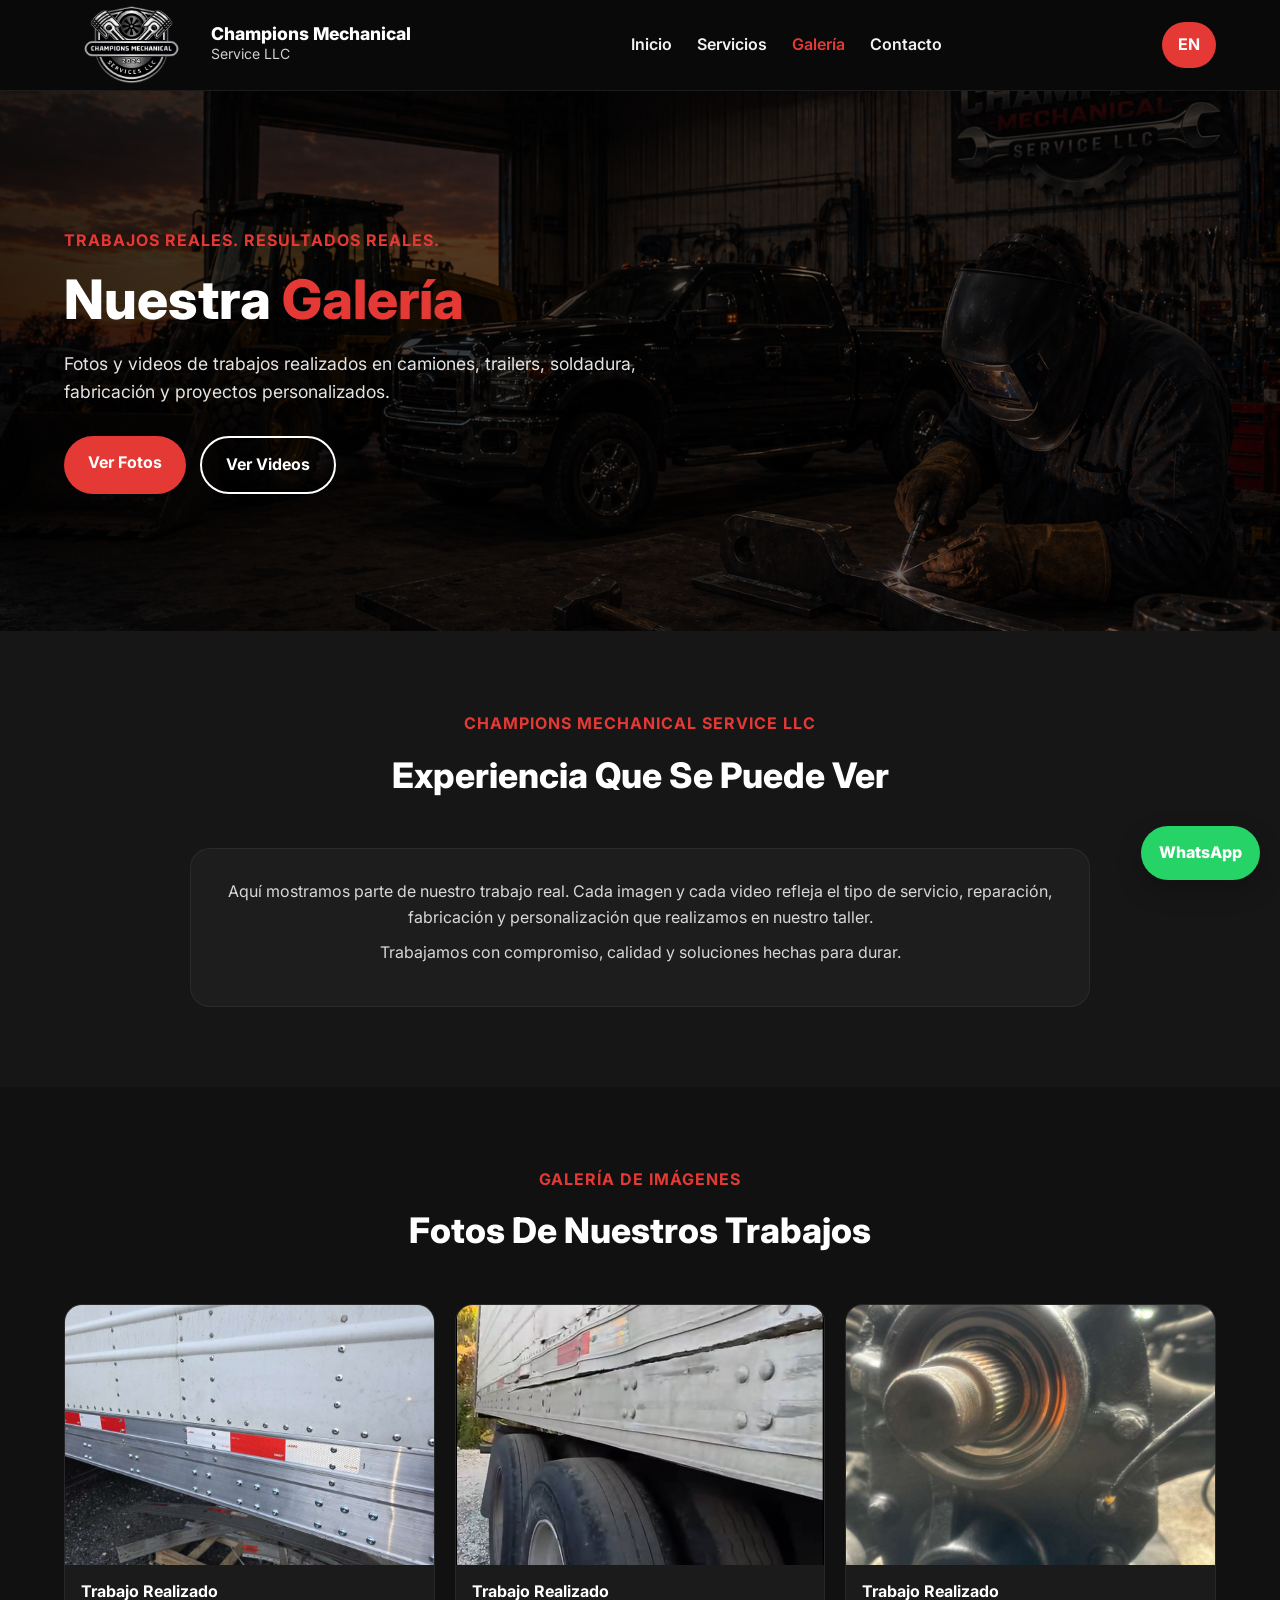
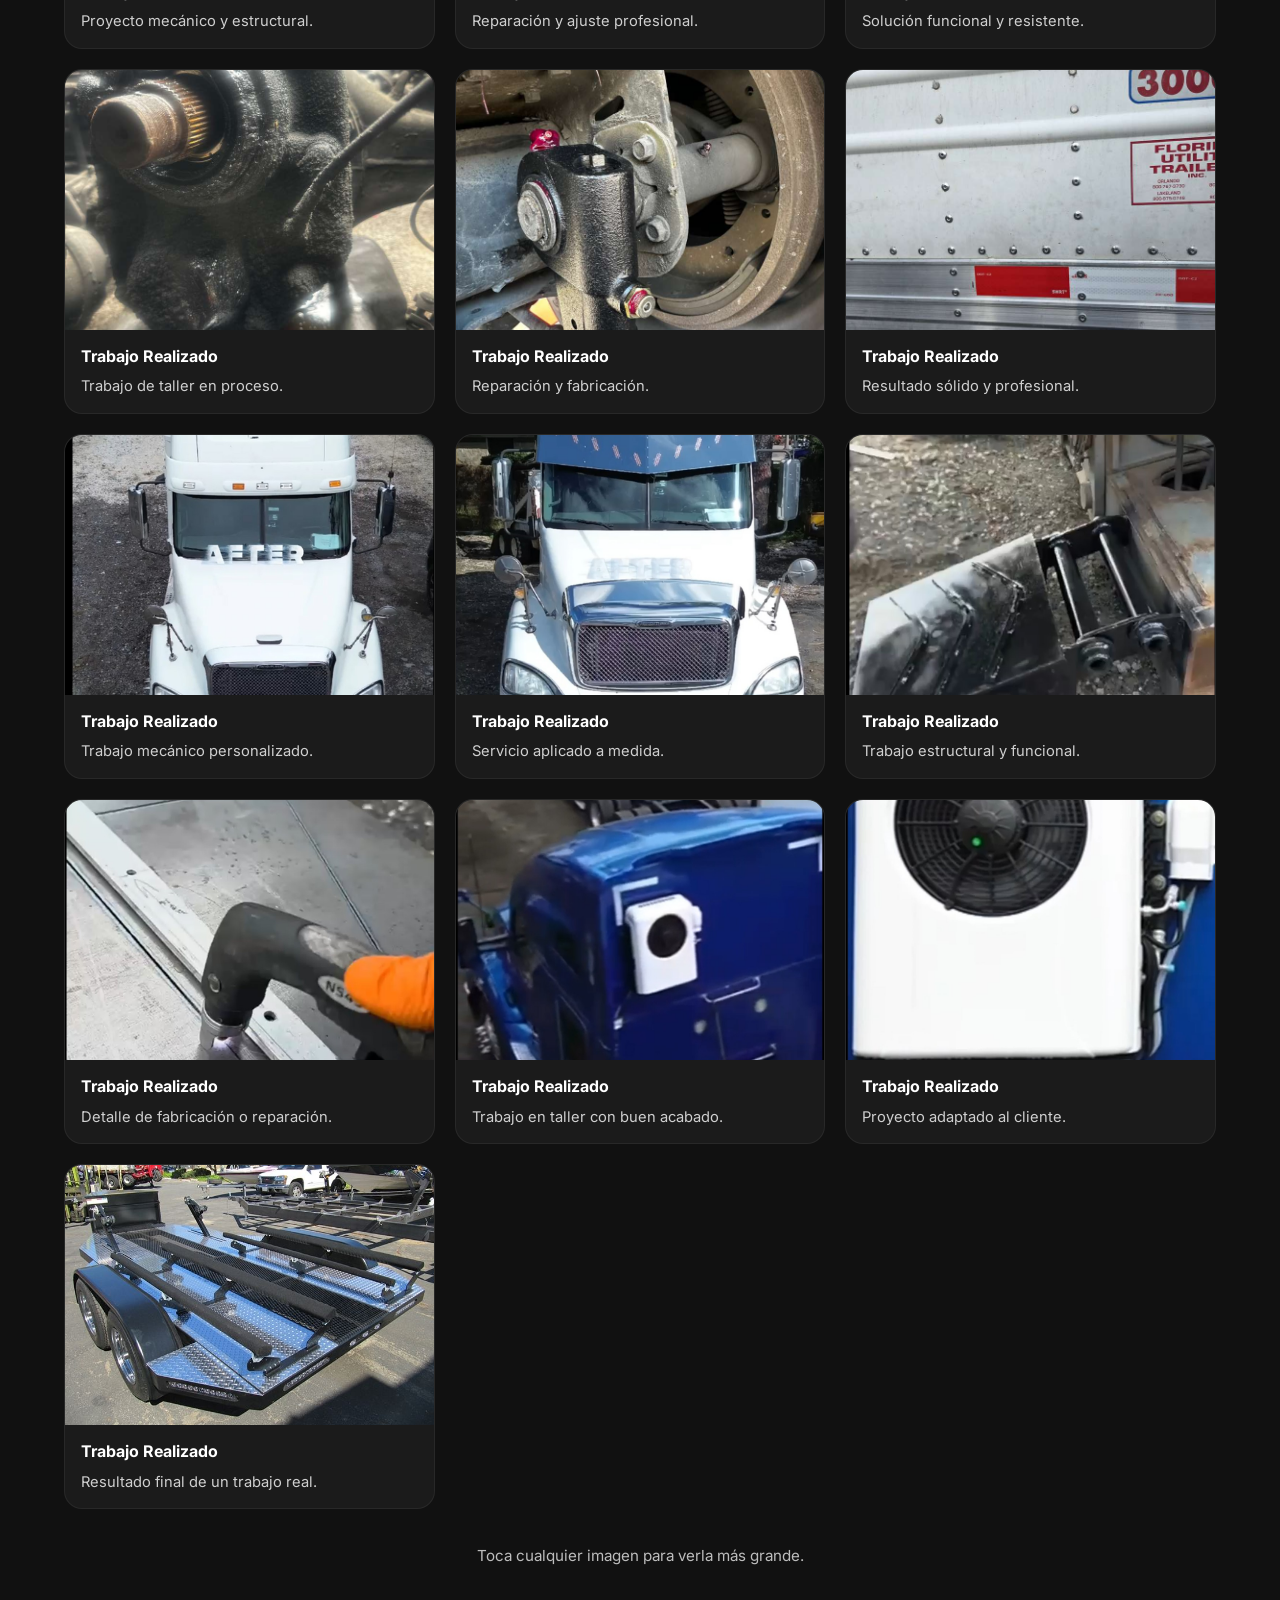
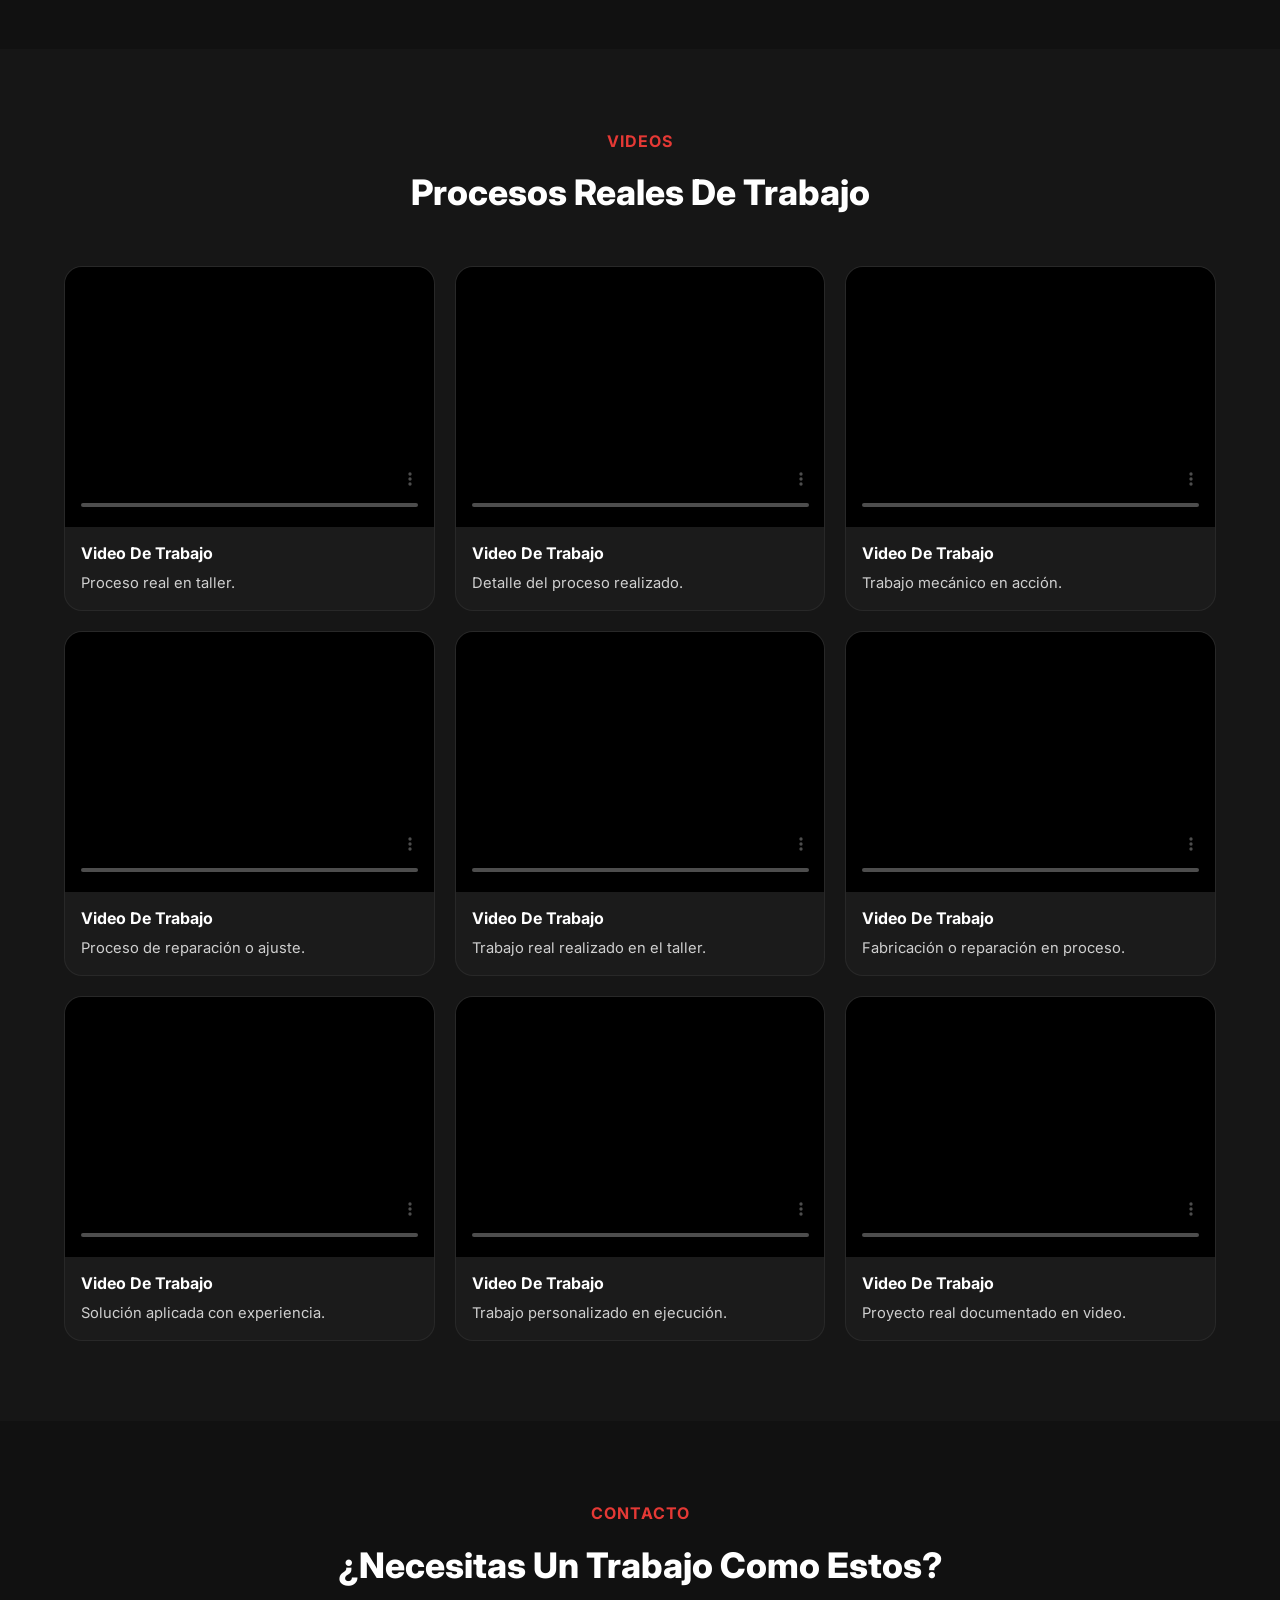
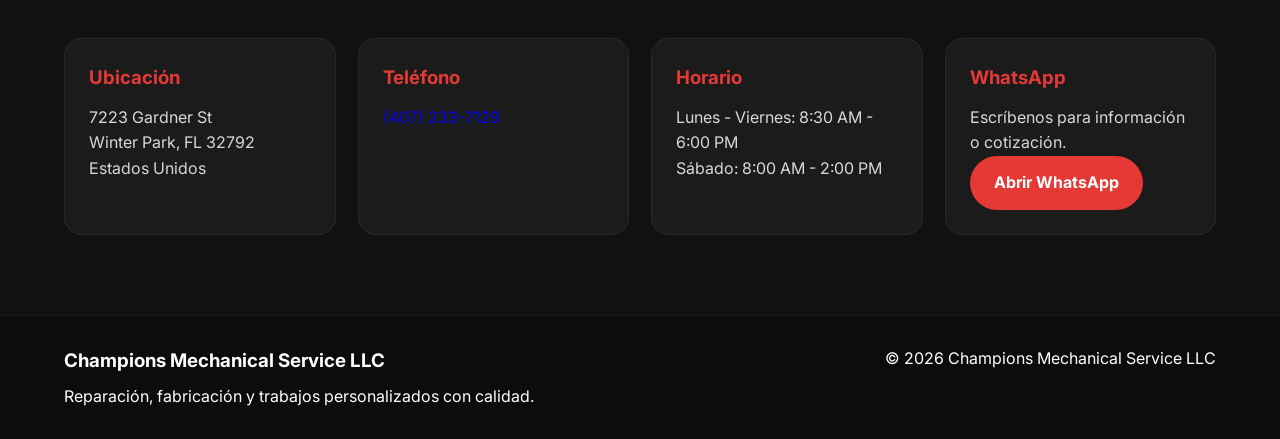
==== gallery-es.html @ 00acb828 "Add files via upload" ====
<!DOCTYPE html>
<html lang="es">
<head>
  <meta charset="UTF-8" />
  <meta name="viewport" content="width=device-width, initial-scale=1.0" />
  <title>Galería | Champions Mechanical Service LLC</title>
  <meta name="description" content="Galería de trabajos de Champions Mechanical Service LLC. Reparaciones, fabricación, soldadura, trailers, camiones y proyectos personalizados.">
  <link rel="stylesheet" href="style.css" />

  <link rel="preconnect" href="https://fonts.googleapis.com">
  <link rel="preconnect" href="https://fonts.gstatic.com" crossorigin>
  <link href="https://fonts.googleapis.com/css2?family=Inter:wght@400;500;600;700;800&display=swap" rel="stylesheet">

  <style>
    .gallery-hero {
      position: relative;
      min-height: 60vh;
      background: url('images/gallery-bg.jpg') center/cover no-repeat;
      display: flex;
      align-items: center;
    }

    .gallery-section-dark {
      background: #111111;
      padding: 80px 0;
    }

    .gallery-section-gray {
      background: #161616;
      padding: 80px 0;
    }

    .gallery-intro-box {
      max-width: 900px;
      margin: 0 auto;
      text-align: center;
      background: #1d1d1d;
      padding: 30px;
      border-radius: 20px;
      border: 1px solid rgba(255,255,255,0.06);
    }

    .gallery-intro-box p {
      color: #d8d8d8;
      margin-bottom: 10px;
    }

    .media-grid {
      display: grid;
      grid-template-columns: repeat(3, 1fr);
      gap: 20px;
    }

    .media-card {
      background: #1b1b1b;
      border-radius: 18px;
      overflow: hidden;
      border: 1px solid rgba(255,255,255,0.06);
      transition: 0.3s;
    }

    .media-card:hover {
      transform: translateY(-5px);
      border-color: rgba(229, 57, 53, 0.35);
    }

    .media-card img {
      width: 100%;
      height: 260px;
      object-fit: cover;
      display: block;
      cursor: pointer;
    }

    .media-card video {
      width: 100%;
      height: 260px;
      object-fit: cover;
      display: block;
      background: #000;
    }

    .media-caption {
      padding: 14px 16px;
    }

    .media-caption h3 {
      font-size: 1rem;
      margin-bottom: 6px;
      color: #ffffff;
    }

    .media-caption p {
      font-size: 0.92rem;
      color: #cfcfcf;
    }

    .gallery-note {
      margin-top: 35px;
      text-align: center;
      color: #bdbdbd;
      font-size: 0.95rem;
    }

    .lightbox {
      display: none;
      position: fixed;
      z-index: 99999;
      inset: 0;
      background: rgba(0, 0, 0, 0.92);
      align-items: center;
      justify-content: center;
      padding: 20px;
    }

    .lightbox.active {
      display: flex;
    }

    .lightbox img {
      max-width: 95%;
      max-height: 90vh;
      border-radius: 12px;
      box-shadow: 0 20px 40px rgba(0,0,0,0.4);
    }

    .lightbox-close {
      position: absolute;
      top: 18px;
      right: 24px;
      font-size: 40px;
      color: #fff;
      cursor: pointer;
      font-weight: bold;
      line-height: 1;
    }

    @media (max-width: 1000px) {
      .media-grid {
        grid-template-columns: repeat(2, 1fr);
      }
    }

    @media (max-width: 640px) {
      .gallery-hero {
        min-height: 42vh;
      }

      .media-grid {
        grid-template-columns: 1fr;
      }

      .media-card img,
      .media-card video {
        height: 230px;
      }
    }
  </style>
</head>
<body>

  <a href="https://wa.me/14072337129" class="whatsapp-float" target="_blank" aria-label="WhatsApp">
    WhatsApp
  </a>

  <header class="header">
  <div class="container nav-container">

    <a href="index-es.html" class="logo">
      <img src="images/logo.png" alt="Champions Mechanical Service LLC Logo">
      <div class="logo-text">
        <h2>Champions Mechanical</h2>
        <p>Service LLC</p>
      </div>
    </a>

    <button class="menu-toggle" id="menuToggle" aria-label="Abrir Menú">
      <span></span>
      <span></span>
      <span></span>
    </button>

    <nav class="nav" id="mainNav">
      <a href="index-es.html">Inicio</a>
      <a href="services-es.html">Servicios</a>
      <a href="gallery-es.html" class="active">Galería</a>
      <a href="index-es.html#contacto">Contacto</a>
    </nav>

    <div class="header-actions">
      <a href="gallery.html" class="lang-btn">EN</a>
    </div>

  </div>
</header>

  <section class="hero gallery-hero">
    <div class="hero-overlay"></div>
    <div class="container hero-content">
      <div class="hero-text">
        <p class="tagline">Trabajos Reales. Resultados Reales.</p>
        <h1>Nuestra <span>Galería</span></h1>
        <p class="hero-description">
          Fotos y videos de trabajos realizados en camiones, trailers, soldadura, fabricación y proyectos personalizados.
        </p>

        <div class="hero-buttons">
          <a href="#fotos" class="btn btn-primary">Ver Fotos</a>
          <a href="#videos" class="btn btn-secondary">Ver Videos</a>
        </div>
      </div>
    </div>
  </section>

  <section class="gallery-section-gray">
    <div class="container">
      <div class="section-title">
        <p>Champions Mechanical Service LLC</p>
        <h2>Experiencia Que Se Puede Ver</h2>
      </div>

      <div class="gallery-intro-box">
        <p>
          Aquí mostramos parte de nuestro trabajo real. Cada imagen y cada video refleja el tipo de servicio,
          reparación, fabricación y personalización que realizamos en nuestro taller.
        </p>
        <p>
          Trabajamos con compromiso, calidad y soluciones hechas para durar.
        </p>
      </div>
    </div>
  </section>

  <section class="gallery-section-dark" id="fotos">
    <div class="container">
      <div class="section-title">
        <p>Galería De Imágenes</p>
        <h2>Fotos De Nuestros Trabajos</h2>
      </div>

      <div class="media-grid">
        <div class="media-card">
          <img src="images/1.jpg" alt="Trabajo 1" onclick="openLightbox(this.src)">
          <div class="media-caption">
            <h3>Trabajo Realizado</h3>
            <p>Proyecto mecánico y estructural.</p>
          </div>
        </div>

        <div class="media-card">
          <img src="images/2.jpg" alt="Trabajo 2" onclick="openLightbox(this.src)">
          <div class="media-caption">
            <h3>Trabajo Realizado</h3>
            <p>Reparación y ajuste profesional.</p>
          </div>
        </div>

        <div class="media-card">
          <img src="images/3.jpg" alt="Trabajo 3" onclick="openLightbox(this.src)">
          <div class="media-caption">
            <h3>Trabajo Realizado</h3>
            <p>Solución funcional y resistente.</p>
          </div>
        </div>

        <div class="media-card">
          <img src="images/4.jpg" alt="Trabajo 4" onclick="openLightbox(this.src)">
          <div class="media-caption">
            <h3>Trabajo Realizado</h3>
            <p>Trabajo de taller en proceso.</p>
          </div>
        </div>

        <div class="media-card">
          <img src="images/5.jpg" alt="Trabajo 5" onclick="openLightbox(this.src)">
          <div class="media-caption">
            <h3>Trabajo Realizado</h3>
            <p>Reparación y fabricación.</p>
          </div>
        </div>

        <div class="media-card">
          <img src="images/6.jpg" alt="Trabajo 6" onclick="openLightbox(this.src)">
          <div class="media-caption">
            <h3>Trabajo Realizado</h3>
            <p>Resultado sólido y profesional.</p>
          </div>
        </div>

        <div class="media-card">
          <img src="images/7.jpg" alt="Trabajo 7" onclick="openLightbox(this.src)">
          <div class="media-caption">
            <h3>Trabajo Realizado</h3>
            <p>Trabajo mecánico personalizado.</p>
          </div>
        </div>

        <div class="media-card">
          <img src="images/8.jpg" alt="Trabajo 8" onclick="openLightbox(this.src)">
          <div class="media-caption">
            <h3>Trabajo Realizado</h3>
            <p>Servicio aplicado a medida.</p>
          </div>
        </div>

        <div class="media-card">
          <img src="images/9.jpg" alt="Trabajo 9" onclick="openLightbox(this.src)">
          <div class="media-caption">
            <h3>Trabajo Realizado</h3>
            <p>Trabajo estructural y funcional.</p>
          </div>
        </div>

        <div class="media-card">
          <img src="images/10.jpg" alt="Trabajo 10" onclick="openLightbox(this.src)">
          <div class="media-caption">
            <h3>Trabajo Realizado</h3>
            <p>Detalle de fabricación o reparación.</p>
          </div>
        </div>

        <div class="media-card">
          <img src="images/11.jpg" alt="Trabajo 11" onclick="openLightbox(this.src)">
          <div class="media-caption">
            <h3>Trabajo Realizado</h3>
            <p>Trabajo en taller con buen acabado.</p>
          </div>
        </div>

        <div class="media-card">
          <img src="images/12.jpg" alt="Trabajo 12" onclick="openLightbox(this.src)">
          <div class="media-caption">
            <h3>Trabajo Realizado</h3>
            <p>Proyecto adaptado al cliente.</p>
          </div>
        </div>

        <div class="media-card">
          <img src="images/13.jpg" alt="Trabajo 13" onclick="openLightbox(this.src)">
          <div class="media-caption">
            <h3>Trabajo Realizado</h3>
            <p>Resultado final de un trabajo real.</p>
          </div>
        </div>
      </div>

      <p class="gallery-note">
        Toca cualquier imagen para verla más grande.
      </p>
    </div>
  </section>

  <section class="gallery-section-gray" id="videos">
    <div class="container">
      <div class="section-title">
        <p>Videos</p>
        <h2>Procesos Reales De Trabajo</h2>
      </div>

      <div class="media-grid">
        <div class="media-card">
          <video controls preload="metadata" poster="images/work1.jpg">
            <source src="videos/work1.mp4" type="video/mp4">
          </video>
          <div class="media-caption">
            <h3>Video De Trabajo</h3>
            <p>Proceso real en taller.</p>
          </div>
        </div>

        <div class="media-card">
          <video controls preload="metadata" poster="images/work2.jpg">
            <source src="videos/work2.mp4" type="video/mp4">
          </video>
          <div class="media-caption">
            <h3>Video De Trabajo</h3>
            <p>Detalle del proceso realizado.</p>
          </div>
        </div>

        <div class="media-card">
          <video controls preload="metadata" poster="images/work3.jpg">
            <source src="videos/work3.mp4" type="video/mp4">
          </video>
          <div class="media-caption">
            <h3>Video De Trabajo</h3>
            <p>Trabajo mecánico en acción.</p>
          </div>
        </div>

        <div class="media-card">
          <video controls preload="metadata" poster="images/work4.jpg">
            <source src="videos/work4.mp4" type="video/mp4">
          </video>
          <div class="media-caption">
            <h3>Video De Trabajo</h3>
            <p>Proceso de reparación o ajuste.</p>
          </div>
        </div>

        <div class="media-card">
          <video controls preload="metadata" poster="images/work5.jpg">
            <source src="videos/work5.mp4" type="video/mp4">
          </video>
          <div class="media-caption">
            <h3>Video De Trabajo</h3>
            <p>Trabajo real realizado en el taller.</p>
          </div>
        </div>

        <div class="media-card">
          <video controls preload="metadata" poster="images/work6.jpg">
            <source src="videos/work6.mp4" type="video/mp4">
          </video>
          <div class="media-caption">
            <h3>Video De Trabajo</h3>
            <p>Fabricación o reparación en proceso.</p>
          </div>
        </div>

        <div class="media-card">
          <video controls preload="metadata" poster="images/work7.jpg">
            <source src="videos/work7.mp4" type="video/mp4">
          </video>
          <div class="media-caption">
            <h3>Video De Trabajo</h3>
            <p>Solución aplicada con experiencia.</p>
          </div>
        </div>

        <div class="media-card">
          <video controls preload="metadata" poster="images/work8.jpg">
            <source src="videos/work8.mp4" type="video/mp4">
          </video>
          <div class="media-caption">
            <h3>Video De Trabajo</h3>
            <p>Trabajo personalizado en ejecución.</p>
          </div>
        </div>

        <div class="media-card">
          <video controls preload="metadata" poster="images/work9.jpg">
            <source src="videos/work9.mp4" type="video/mp4">
          </video>
          <div class="media-caption">
            <h3>Video De Trabajo</h3>
            <p>Proyecto real documentado en video.</p>
          </div>
        </div>
      </div>
    </div>
  </section>

  <section class="contact section" id="contacto">
    <div class="container">
      <div class="section-title">
        <p>Contacto</p>
        <h2>¿Necesitas Un Trabajo Como Estos?</h2>
      </div>

      <div class="contact-grid">
        <div class="contact-card">
          <h3>Ubicación</h3>
          <p>7223 Gardner St</p>
          <p>Winter Park, FL 32792</p>
          <p>Estados Unidos</p>
        </div>

        <div class="contact-card">
          <h3>Teléfono</h3>
          <p><a href="tel:+14072337129">(407) 233-7129</a></p>
        </div>

        <div class="contact-card">
          <h3>Horario</h3>
          <p>Lunes - Viernes: 8:30 AM - 6:00 PM</p>
          <p>Sábado: 8:00 AM - 2:00 PM</p>
        </div>

        <div class="contact-card">
          <h3>WhatsApp</h3>
          <p>Escríbenos para información o cotización.</p>
          <a href="https://wa.me/14072337129" class="btn btn-primary" target="_blank">Abrir WhatsApp</a>
        </div>
      </div>
    </div>
  </section>

  <footer class="footer">
    <div class="container footer-content">
      <div>
        <h3>Champions Mechanical Service LLC</h3>
        <p>Reparación, fabricación y trabajos personalizados con calidad.</p>
      </div>
      <div>
        <p>© 2026 Champions Mechanical Service LLC</p>
      </div>
    </div>
  </footer>

  <div class="lightbox" id="lightbox" onclick="closeLightbox()">
    <span class="lightbox-close" onclick="closeLightbox()">&times;</span>
    <img id="lightboxImage" src="" alt="Imagen ampliada">
  </div>

  <script>
    function openLightbox(src) {
      document.getElementById('lightboxImage').src = src;
      document.getElementById('lightbox').classList.add('active');
    }

    function closeLightbox() {
      document.getElementById('lightbox').classList.remove('active');
    }
  </script>
  <script src="script.js"></script>
  
</body>
</html>
---- style.css ----
* {
  margin: 0;
  padding: 0;
  box-sizing: border-box;
}

html {
  scroll-behavior: smooth;
}

body {
  font-family: 'Inter', sans-serif;
  background: #111111;
  color: #ffffff;
  line-height: 1.6;
}

img {
  max-width: 100%;
  display: block;
}

a {
  text-decoration: none;
}

.container {
  width: 90%;
  max-width: 1200px;
  margin: 0 auto;
}

.section {
  padding: 80px 0;
}

.section-title {
  text-align: center;
  margin-bottom: 45px;
}

.section-title p {
  color: #e53935;
  font-weight: 700;
  text-transform: uppercase;
  letter-spacing: 1px;
  margin-bottom: 10px;
}

.section-title h2 {
  font-size: 2.2rem;
  font-weight: 800;
}

.left-align {
  text-align: left;
}

/* HEADER */
.header {
  position: sticky;
  top: 0;
  z-index: 999;
  background: rgba(10, 10, 10, 0.95);
  border-bottom: 1px solid rgba(255, 255, 255, 0.08);
  backdrop-filter: blur(12px);
}

.nav-container {
  min-height: 85px;
  display: flex;
  justify-content: space-between;
  align-items: center;
  gap: 20px;
}

.logo {
  display: flex;
  align-items: center;
  gap: 12px;
  color: #fff;
}

.logo img {
  width: auto;
  height: 90px;
  object-fit: contain;
  
}

.logo-text h2 {
  font-size: 1.1rem;
  font-weight: 800;
  line-height: 1.1;
}

.logo-text p {
  font-size: 0.88rem;
  color: #cfcfcf;
}

.nav {
  display: flex;
  gap: 25px;
}

.nav a {
  color: #f3f3f3;
  font-weight: 600;
  transition: 0.3s;
}

.nav a:hover,
.nav a.active {
  color: #e53935;
}

.header-actions {
  display: flex;
  align-items: center;
  gap: 10px;
}

.lang-btn {
  background: #e53935;
  color: #fff;
  border: none;
  padding: 10px 16px;
  border-radius: 999px;
  font-weight: 700;
  cursor: pointer;
  transition: 0.3s;
}

.lang-btn:hover {
  background: #c62828;
}

/* HERO */
.hero {
  position: relative;
  min-height: 88vh;
  background: url('images/hero.jpg') center/cover no-repeat;
  display: flex;
  align-items: center;
}

.hero-overlay {
  position: absolute;
  inset: 0;
  background: linear-gradient(to right, rgba(0, 0, 0, 0.82), rgba(0, 0, 0, 0.45));
}

.hero-content {
  position: relative;
  z-index: 2;
}

.hero-text {
  max-width: 700px;
}

.tagline {
  color: #e53935;
  font-weight: 700;
  text-transform: uppercase;
  letter-spacing: 1px;
  margin-bottom: 16px;
}

.hero h1 {
  font-size: 3.4rem;
  line-height: 1.1;
  margin-bottom: 20px;
  font-weight: 800;
}

.hero h1 span {
  color: #e53935;
}

.hero-description {
  font-size: 1.1rem;
  color: #e4e4e4;
  max-width: 620px;
  margin-bottom: 30px;
}

.hero-buttons {
  display: flex;
  flex-wrap: wrap;
  gap: 14px;
}

.btn {
  display: inline-block;
  padding: 14px 24px;
  border-radius: 999px;
  font-weight: 700;
  transition: 0.3s;
}

.btn-primary {
  background: #e53935;
  color: #fff;
}

.btn-primary:hover {
  background: #c62828;
}

.btn-secondary {
  border: 2px solid #fff;
  color: #fff;
}

.btn-secondary:hover {
  background: #fff;
  color: #111;
}

/* ABOUT */
.about {
  background: #161616;
}

.about-grid {
  display: grid;
  grid-template-columns: 1.4fr 1fr;
  gap: 35px;
  align-items: start;
}

.about-text h2 {
  font-size: 2rem;
  margin-bottom: 20px;
}

.about-text p {
  color: #d7d7d7;
  margin-bottom: 16px;
}

.about-card {
  background: #1e1e1e;
  border: 1px solid rgba(229, 57, 53, 0.2);
  padding: 30px;
  border-radius: 20px;
  box-shadow: 0 12px 30px rgba(0, 0, 0, 0.25);
}

.about-card h3 {
  margin-bottom: 18px;
  color: #e53935;
}

.about-card ul {
  list-style: none;
}

.about-card ul li {
  padding: 10px 0;
  border-bottom: 1px solid rgba(255,255,255,0.08);
  color: #e8e8e8;
}

/* SERVICES */
.services-preview {
  background: #111111;
}

.services-grid {
  display: grid;
  grid-template-columns: repeat(4, 1fr);
  gap: 22px;
}

.service-card {
  background: #191919;
  padding: 28px 22px;
  border-radius: 20px;
  border: 1px solid rgba(255,255,255,0.06);
  transition: 0.3s;
}

.service-card:hover {
  transform: translateY(-6px);
  border-color: rgba(229, 57, 53, 0.35);
}

.service-icon {
  font-size: 2rem;
  margin-bottom: 16px;
}

.service-card h3 {
  margin-bottom: 12px;
  font-size: 1.2rem;
}

.service-card p {
  color: #d4d4d4;
}

.center-button {
  text-align: center;
  margin-top: 35px;
}

/* REVIEWS */
.reviews {
  background: #161616;
}

.reviews-grid {
  display: grid;
  grid-template-columns: 1.15fr 0.85fr;
  gap: 30px;
}

.review-card {
  background: #1e1e1e;
  padding: 24px;
  border-radius: 18px;
  margin-bottom: 18px;
  border-left: 4px solid #e53935;
}

.review-card p {
  color: #ededed;
  margin-bottom: 12px;
}

.review-card h4 {
  color: #bdbdbd;
  font-size: 0.95rem;
}

.google-review-box {
  background: #1e1e1e;
  padding: 30px;
  border-radius: 20px;
  border: 1px solid rgba(229, 57, 53, 0.18);
}

.google-review-box h3 {
  margin-bottom: 15px;
  font-size: 1.4rem;
}

.google-review-box p {
  color: #d7d7d7;
  margin-bottom: 20px;
}

.review-btn {
  margin-bottom: 25px;
}

.qr-box {
  background: #151515;
  border-radius: 16px;
  padding: 20px;
  text-align: center;
}

.qr-box img {
  width: 180px;
  margin: 15px auto;
  background: #fff;
  padding: 10px;
  border-radius: 12px;
}

.qr-box small {
  color: #bfbfbf;
}

/* CONTACT */
.contact {
  background: #111111;
}

.contact-grid {
  display: grid;
  grid-template-columns: repeat(4, 1fr);
  gap: 22px;
}

.contact-card {
  background: #1b1b1b;
  padding: 24px;
  border-radius: 18px;
  border: 1px solid rgba(255,255,255,0.06);
}

.contact-card h3 {
  margin-bottom: 12px;
  color: #e53935;
}

.contact-card p {
  color: #d8d8d8;
}

/* FOOTER */
.footer {
  background: #0c0c0c;
  padding: 30px 0;
  border-top: 1px solid rgba(255,255,255,0.06);
}

.footer-content {
  display: flex;
  justify-content: space-between;
  gap: 20px;
  flex-wrap: wrap;
}

.footer h3 {
  margin-bottom: 8px;
}

/* WHATSAPP FLOAT */
.whatsapp-float {
  position: fixed;
  right: 20px;
  bottom: 20px;
  z-index: 9999;
  background: #25d366;
  color: #fff;
  padding: 14px 18px;
  border-radius: 999px;
  font-weight: 800;
  box-shadow: 0 10px 25px rgba(0,0,0,0.25);
  transition: 0.3s;
}

.whatsapp-float:hover {
  transform: translateY(-3px);
  background: #20ba5a;
}

/* RESPONSIVE */
@media (max-width: 1100px) {
  .services-grid {
    grid-template-columns: repeat(2, 1fr);
  }

  .contact-grid {
    grid-template-columns: repeat(2, 1fr);
  }

  .about-grid,
  .reviews-grid {
    grid-template-columns: 1fr;
  }
}

@media (max-width: 820px) {
  .nav-container {
    flex-direction: column;
    padding: 15px 0;
  }

  .nav {
    flex-wrap: wrap;
    justify-content: center;
  }

  .hero {
    min-height: 75vh;
    padding: 50px 0;
  }

  .hero h1 {
    font-size: 2.5rem;
  }

  .section-title h2 {
    font-size: 1.8rem;
  }
}

@media (max-width: 600px) {
  .services-grid,
  .contact-grid {
    grid-template-columns: 1fr;
  }

  .hero h1 {
    font-size: 2.1rem;
  }

  .hero-description {
    font-size: 1rem;
  }

  .btn {
    width: 100%;
    text-align: center;
  }

  .logo {
    flex-direction: column;
    text-align: center;
  }
}.services-hero {
  background: url('images/services-hero.jpg') center/cover no-repeat;
}

.services-intro {
  background: #161616;
}

.intro-box {
  max-width: 950px;
  margin: 0 auto;
  background: #1d1d1d;
  padding: 32px;
  border-radius: 20px;
  border: 1px solid rgba(255,255,255,0.06);
}

.intro-box p {
  color: #d7d7d7;
  margin-bottom: 14px;
}

.detailed-services {
  background: #111111;
}

.detailed-services-grid {
  display: grid;
  grid-template-columns: repeat(2, 1fr);
  gap: 24px;
}

.detail-card {
  background: #1a1a1a;
  padding: 28px;
  border-radius: 20px;
  border: 1px solid rgba(255,255,255,0.06);
  transition: 0.3s;
}

.detail-card:hover {
  transform: translateY(-5px);
  border-color: rgba(229, 57, 53, 0.3);
}

.detail-card h3 {
  font-size: 1.35rem;
  margin-bottom: 14px;
  color: #ffffff;
}

.detail-card p {
  color: #d6d6d6;
  margin-bottom: 16px;
}

.detail-card ul {
  padding-left: 20px;
}

.detail-card ul li {
  color: #ececec;
  margin-bottom: 10px;
}

.why-choose-us {
  background: #161616;
}

.why-grid {
  display: grid;
  grid-template-columns: repeat(4, 1fr);
  gap: 22px;
}

.why-card {
  background: #1e1e1e;
  padding: 24px;
  border-radius: 18px;
  border: 1px solid rgba(255,255,255,0.06);
}

.why-card h3 {
  font-size: 1.1rem;
  margin-bottom: 12px;
  color: #e53935;
}

.why-card p {
  color: #dddddd;
}

@media (max-width: 1100px) {
  .why-grid {
    grid-template-columns: repeat(2, 1fr);
  }
}

@media (max-width: 800px) {
  .detailed-services-grid,
  .why-grid {
    grid-template-columns: 1fr;
  }
}
.menu-toggle {
  display: none;
  flex-direction: column;
  justify-content: center;
  gap: 5px;
  width: 46px;
  height: 46px;
  background: transparent;
  border: none;
  cursor: pointer;
  padding: 0;
}

.menu-toggle span {
  display: block;
  width: 28px;
  height: 3px;
  background: #ffffff;
  border-radius: 999px;
  transition: 0.3s;
  margin: 0 auto;
}

.menu-toggle.active span:nth-child(1) {
  transform: translateY(8px) rotate(45deg);
}

.menu-toggle.active span:nth-child(2) {
  opacity: 0;
}

.menu-toggle.active span:nth-child(3) {
  transform: translateY(-8px) rotate(-45deg);
}

@media (max-width: 820px) {
  .nav-container {
    position: relative;
    flex-direction: row;
    justify-content: space-between;
    align-items: center;
    min-height: 95px;
    padding: 12px 0;
  }

  .menu-toggle {
    display: flex;
    order: 3;
  }

  .header-actions {
    order: 2;
  }

  .nav {
    position: absolute;
    top: 100%;
    left: 0;
    right: 0;
    display: none;
    flex-direction: column;
    gap: 0;
    background: rgba(10, 10, 10, 0.98);
    border-top: 1px solid rgba(255,255,255,0.06);
    border-bottom: 1px solid rgba(255,255,255,0.06);
    box-shadow: 0 14px 30px rgba(0,0,0,0.28);
    z-index: 1000;
  }

  .nav.show {
    display: flex;
  }

  .nav a {
    padding: 16px 20px;
    border-bottom: 1px solid rgba(255,255,255,0.05);
    width: 100%;
  }

  .nav a:last-child {
    border-bottom: none;
  }

  .logo {
    flex-direction: row;
    text-align: left;
  }

  .logo img {
    height: 65px;
    width: auto;
  }

  .logo-text h2 {
    font-size: 1rem;
  }

  .logo-text p {
    font-size: 0.82rem;
  }
}

@media (max-width: 600px) {
  .nav-container {
    min-height: 88px;
  }

  .logo img {
    height: 58px;
  }

  .lang-btn {
    padding: 8px 12px;
    font-size: 0.9rem;
  }

  .hero h1 {
    font-size: 2rem;
  }

  .section {
    padding: 60px 0;
  }
}
/* GALLERY HERO BACKGROUND */
.gallery-hero {
  background: url('images/gallery-bg.jpg') center center no-repeat;
  background-size: cover;
}

/* FIX POR SI OTRO HERO LO PISA */
.gallery-hero {
  background: url('images/gallery-bg.jpg') center center no-repeat !important;
  background-size: cover;
}

/* SITE FIXES */
.stars {
  color: #FFD700;
  font-size: 1.5rem;
  letter-spacing: 3px;
  text-shadow: 0 0 6px rgba(255, 215, 0, 0.45);
}

.gallery-hero {
  background: url('images/gallery-bg.jpg') center center / cover no-repeat !important;
}
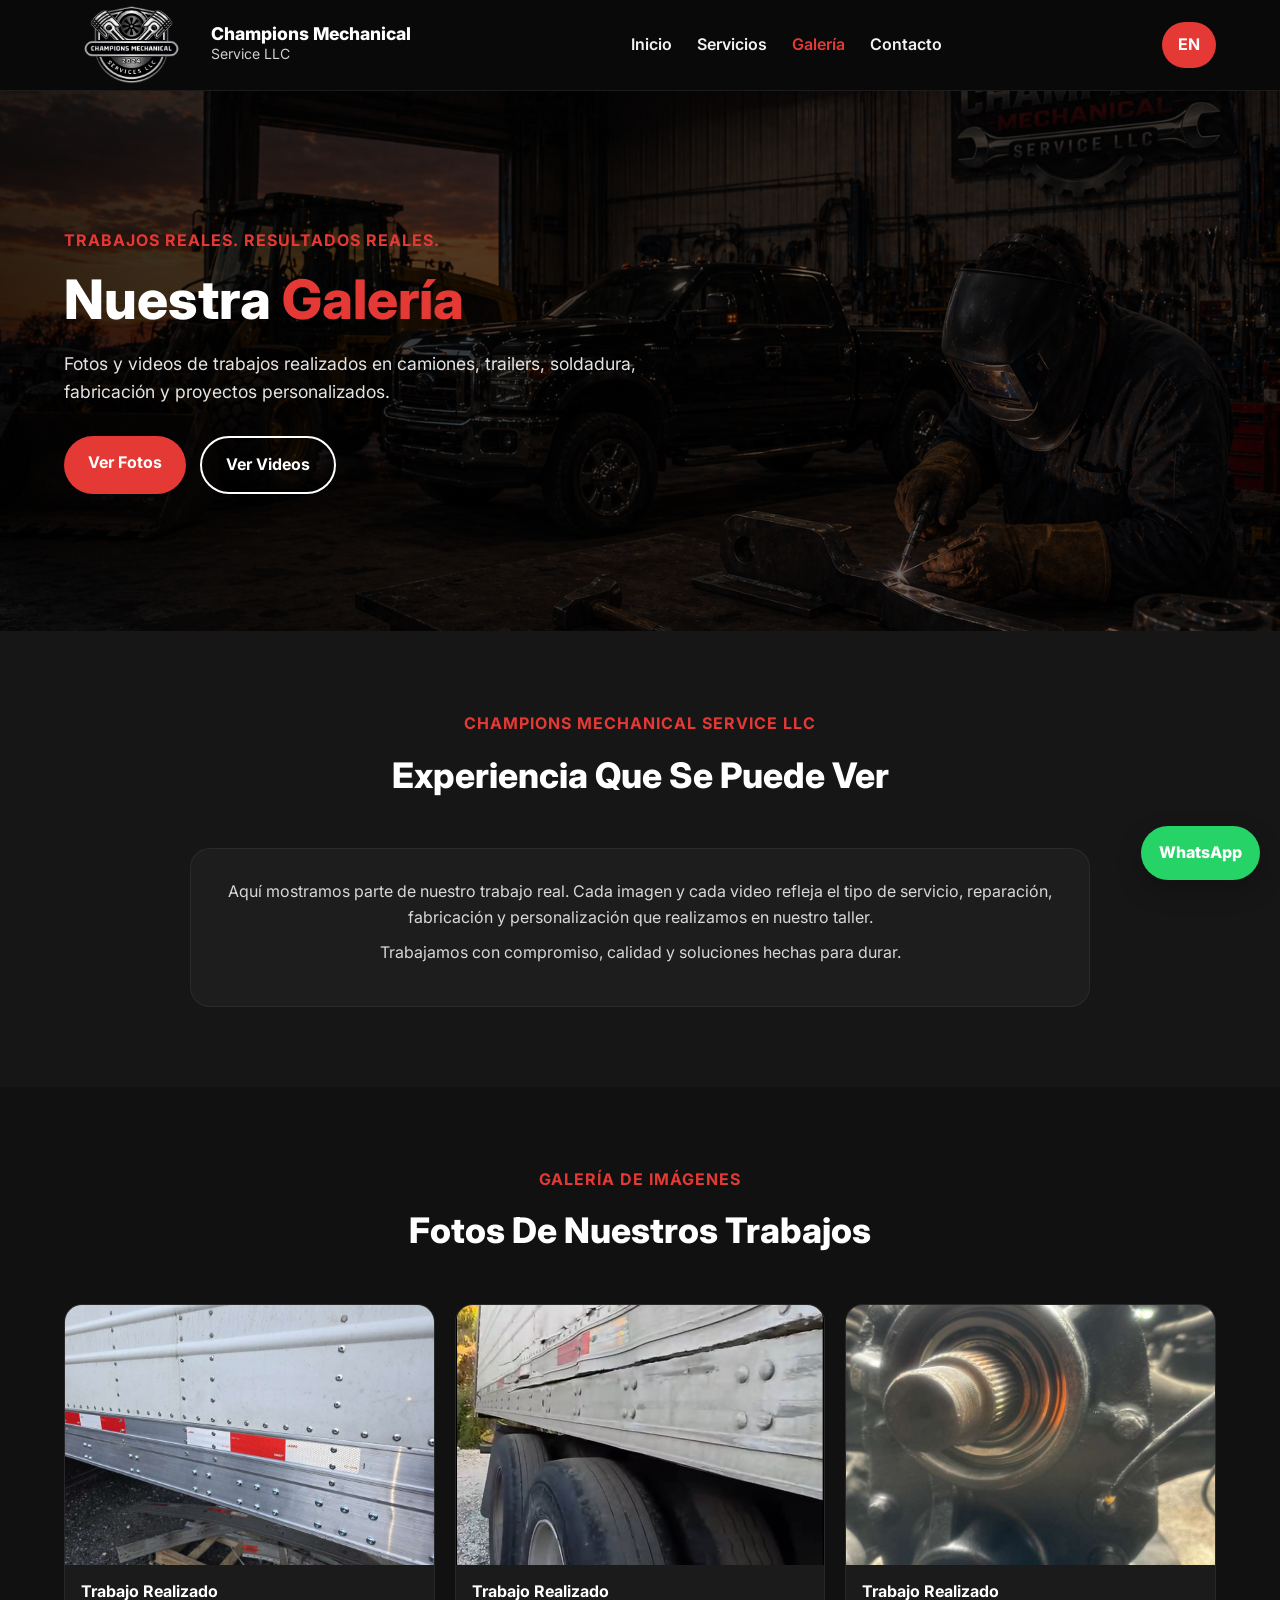
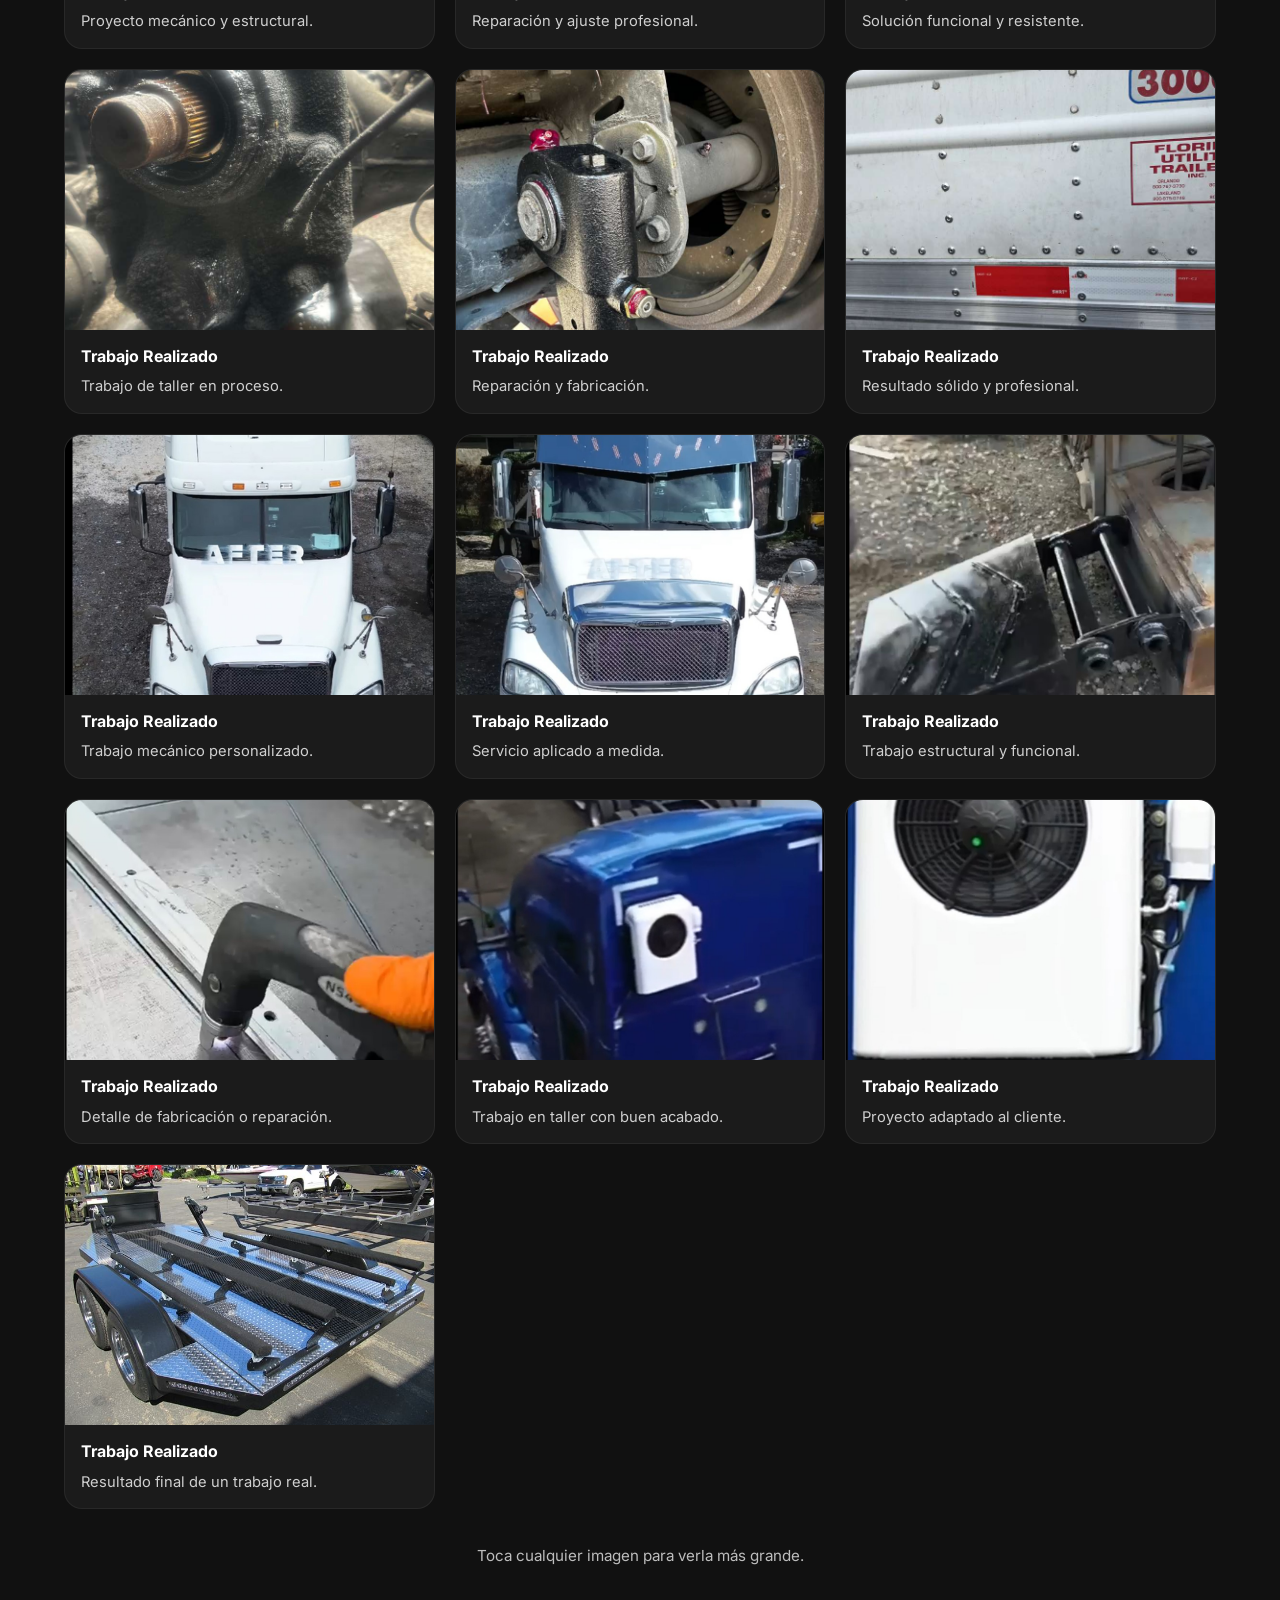
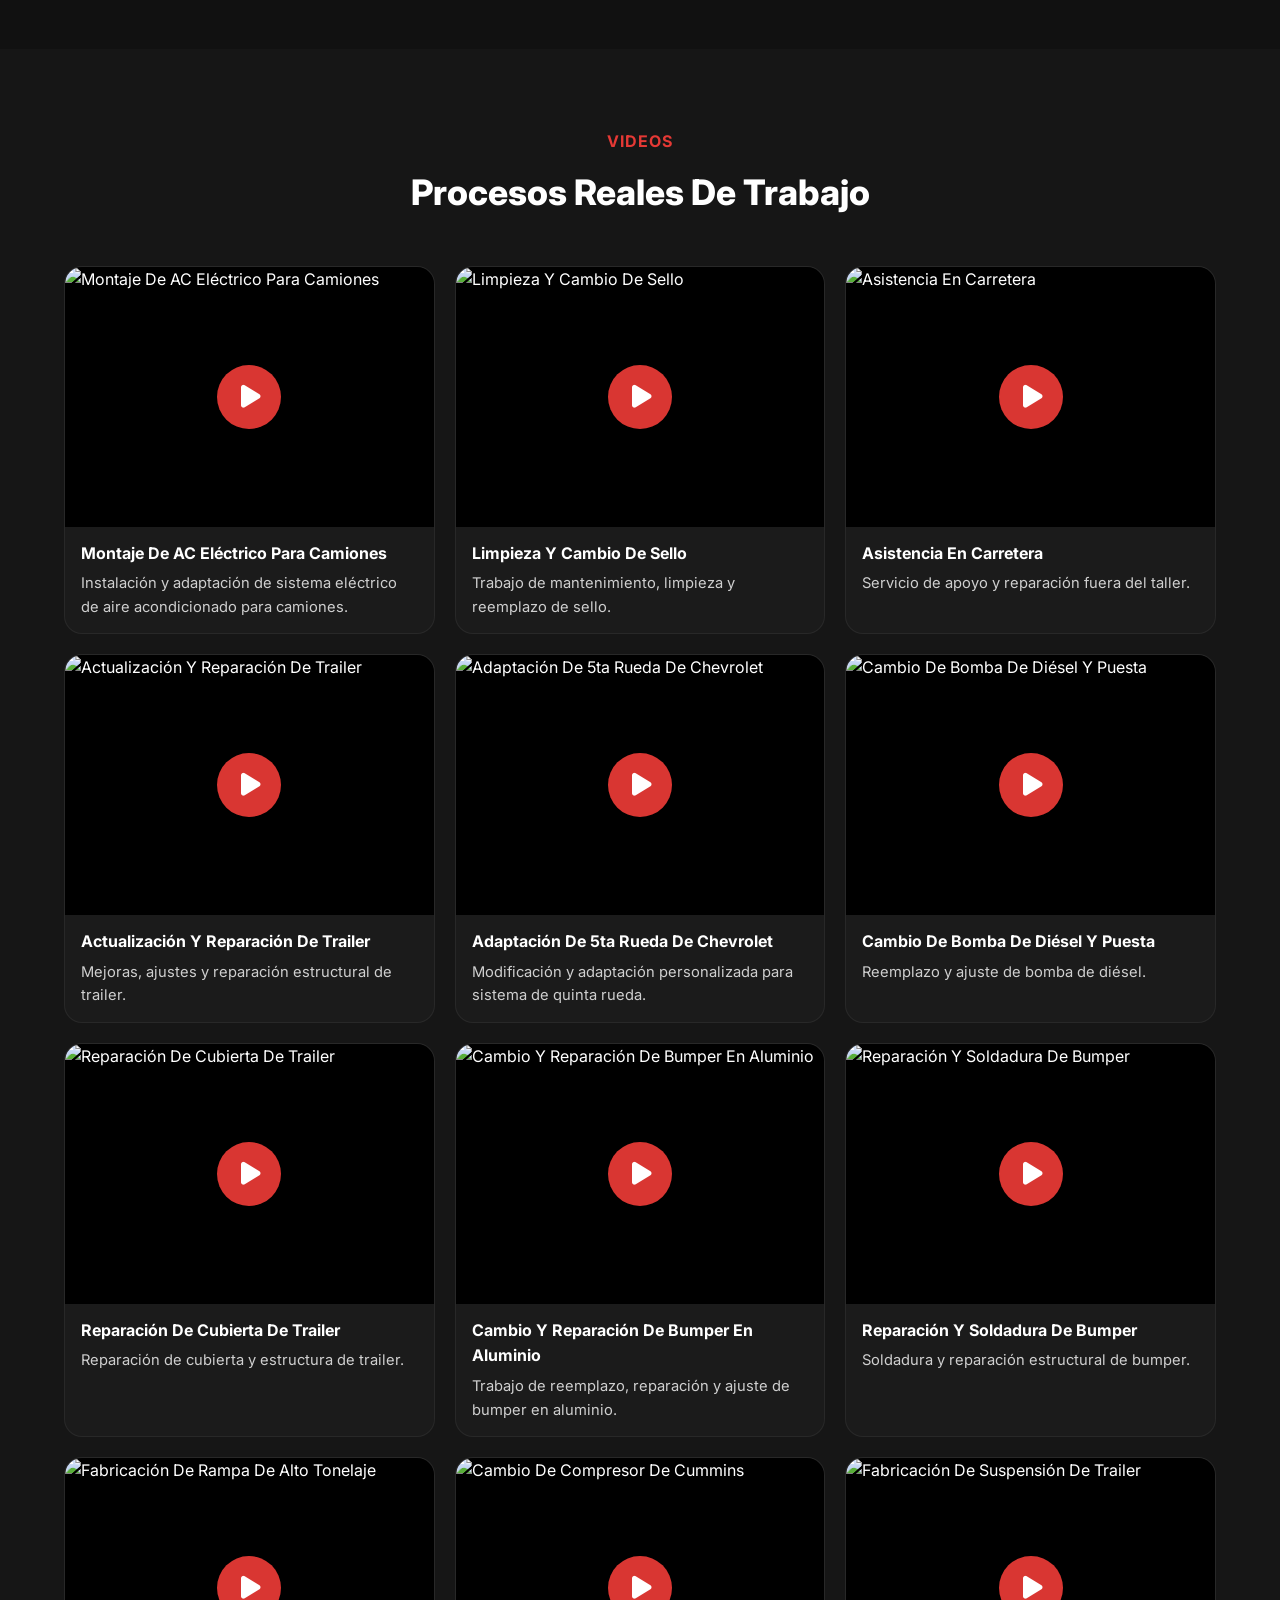
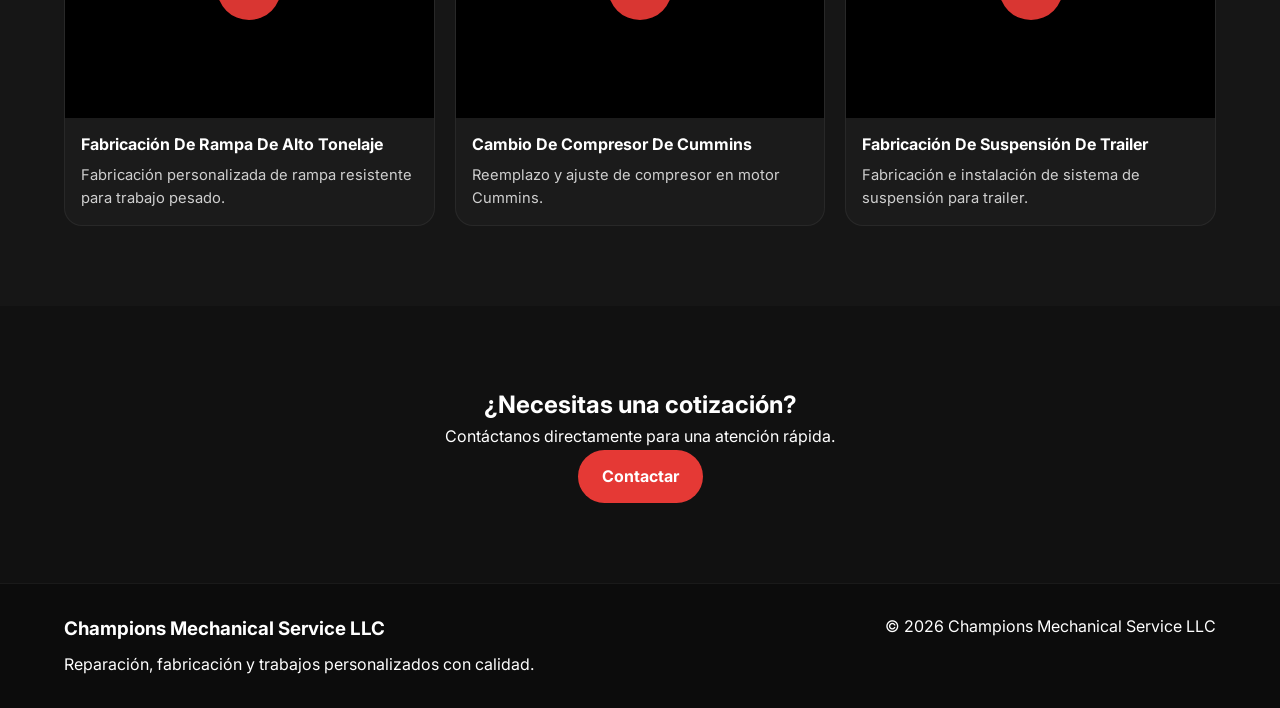
==== commit 2ed88be1: "Add files via upload" ====
--- a/gallery-es.html
+++ b/gallery-es.html
@@ -6,6 +6,7 @@
   <title>Galería | Champions Mechanical Service LLC</title>
   <meta name="description" content="Galería de trabajos de Champions Mechanical Service LLC. Reparaciones, fabricación, soldadura, trailers, camiones y proyectos personalizados.">
   <link rel="stylesheet" href="style.css" />
+  <link rel="stylesheet" href="https://cdnjs.cloudflare.com/ajax/libs/font-awesome/6.5.0/css/all.min.css">
 
   <link rel="preconnect" href="https://fonts.googleapis.com">
   <link rel="preconnect" href="https://fonts.gstatic.com" crossorigin>
@@ -358,135 +359,168 @@
       </div>
 
       <div class="media-grid">
-        <div class="media-card">
-          <video controls preload="metadata" poster="images/work1.jpg">
-            <source src="videos/work1.mp4" type="video/mp4">
-          </video>
-          <div class="media-caption">
-            <h3>Video De Trabajo</h3>
-            <p>Proceso real en taller.</p>
-          </div>
-        </div>
-
-        <div class="media-card">
-          <video controls preload="metadata" poster="images/work2.jpg">
-            <source src="videos/work2.mp4" type="video/mp4">
-          </video>
-          <div class="media-caption">
-            <h3>Video De Trabajo</h3>
-            <p>Detalle del proceso realizado.</p>
-          </div>
-        </div>
-
-        <div class="media-card">
-          <video controls preload="metadata" poster="images/work3.jpg">
-            <source src="videos/work3.mp4" type="video/mp4">
-          </video>
-          <div class="media-caption">
-            <h3>Video De Trabajo</h3>
-            <p>Trabajo mecánico en acción.</p>
-          </div>
-        </div>
-
-        <div class="media-card">
-          <video controls preload="metadata" poster="images/work4.jpg">
-            <source src="videos/work4.mp4" type="video/mp4">
-          </video>
-          <div class="media-caption">
-            <h3>Video De Trabajo</h3>
-            <p>Proceso de reparación o ajuste.</p>
-          </div>
-        </div>
-
-        <div class="media-card">
-          <video controls preload="metadata" poster="images/work5.jpg">
-            <source src="videos/work5.mp4" type="video/mp4">
-          </video>
-          <div class="media-caption">
-            <h3>Video De Trabajo</h3>
-            <p>Trabajo real realizado en el taller.</p>
-          </div>
-        </div>
-
-        <div class="media-card">
-          <video controls preload="metadata" poster="images/work6.jpg">
-            <source src="videos/work6.mp4" type="video/mp4">
-          </video>
-          <div class="media-caption">
-            <h3>Video De Trabajo</h3>
-            <p>Fabricación o reparación en proceso.</p>
-          </div>
-        </div>
-
-        <div class="media-card">
-          <video controls preload="metadata" poster="images/work7.jpg">
-            <source src="videos/work7.mp4" type="video/mp4">
-          </video>
-          <div class="media-caption">
-            <h3>Video De Trabajo</h3>
-            <p>Solución aplicada con experiencia.</p>
-          </div>
-        </div>
-
-        <div class="media-card">
-          <video controls preload="metadata" poster="images/work8.jpg">
-            <source src="videos/work8.mp4" type="video/mp4">
-          </video>
-          <div class="media-caption">
-            <h3>Video De Trabajo</h3>
-            <p>Trabajo personalizado en ejecución.</p>
-          </div>
-        </div>
-
-        <div class="media-card">
-          <video controls preload="metadata" poster="images/work9.jpg">
-            <source src="videos/work9.mp4" type="video/mp4">
-          </video>
-          <div class="media-caption">
-            <h3>Video De Trabajo</h3>
-            <p>Proyecto real documentado en video.</p>
-          </div>
-        </div>
+
+        <div class="media-card">
+          <div class="youtube-video" onclick="loadYouTubeVideo(this, '9npW-GYQdHo')">
+            <img src="https://img.youtube.com/vi/9npW-GYQdHo/hqdefault.jpg" alt="Montaje De AC Eléctrico Para Camiones" class="youtube-thumb">
+            <div class="youtube-play">
+              <i class="fa-solid fa-play"></i>
+            </div>
+          </div>
+          <div class="media-caption">
+            <h3>Montaje De AC Eléctrico Para Camiones</h3>
+            <p>Instalación y adaptación de sistema eléctrico de aire acondicionado para camiones.</p>
+          </div>
+        </div>
+        <div class="media-card">
+          <div class="youtube-video" onclick="loadYouTubeVideo(this, 'nk8WaSSif8M')">
+            <img src="https://img.youtube.com/vi/nk8WaSSif8M/hqdefault.jpg" alt="Limpieza Y Cambio De Sello" class="youtube-thumb">
+            <div class="youtube-play">
+              <i class="fa-solid fa-play"></i>
+            </div>
+          </div>
+          <div class="media-caption">
+            <h3>Limpieza Y Cambio De Sello</h3>
+            <p>Trabajo de mantenimiento, limpieza y reemplazo de sello.</p>
+          </div>
+        </div>
+        <div class="media-card">
+          <div class="youtube-video" onclick="loadYouTubeVideo(this, '9hgnUpspVWE')">
+            <img src="https://img.youtube.com/vi/9hgnUpspVWE/hqdefault.jpg" alt="Asistencia En Carretera" class="youtube-thumb">
+            <div class="youtube-play">
+              <i class="fa-solid fa-play"></i>
+            </div>
+          </div>
+          <div class="media-caption">
+            <h3>Asistencia En Carretera</h3>
+            <p>Servicio de apoyo y reparación fuera del taller.</p>
+          </div>
+        </div>
+        <div class="media-card">
+          <div class="youtube-video" onclick="loadYouTubeVideo(this, 'gXf-7RhS9Q4')">
+            <img src="https://img.youtube.com/vi/gXf-7RhS9Q4/hqdefault.jpg" alt="Actualización Y Reparación De Trailer" class="youtube-thumb">
+            <div class="youtube-play">
+              <i class="fa-solid fa-play"></i>
+            </div>
+          </div>
+          <div class="media-caption">
+            <h3>Actualización Y Reparación De Trailer</h3>
+            <p>Mejoras, ajustes y reparación estructural de trailer.</p>
+          </div>
+        </div>
+        <div class="media-card">
+          <div class="youtube-video" onclick="loadYouTubeVideo(this, 'BytwVZ61-hE')">
+            <img src="https://img.youtube.com/vi/BytwVZ61-hE/hqdefault.jpg" alt="Adaptación De 5ta Rueda De Chevrolet" class="youtube-thumb">
+            <div class="youtube-play">
+              <i class="fa-solid fa-play"></i>
+            </div>
+          </div>
+          <div class="media-caption">
+            <h3>Adaptación De 5ta Rueda De Chevrolet</h3>
+            <p>Modificación y adaptación personalizada para sistema de quinta rueda.</p>
+          </div>
+        </div>
+        <div class="media-card">
+          <div class="youtube-video" onclick="loadYouTubeVideo(this, 'aQ_RRJUzvuE')">
+            <img src="https://img.youtube.com/vi/aQ_RRJUzvuE/hqdefault.jpg" alt="Cambio De Bomba De Diésel Y Puesta" class="youtube-thumb">
+            <div class="youtube-play">
+              <i class="fa-solid fa-play"></i>
+            </div>
+          </div>
+          <div class="media-caption">
+            <h3>Cambio De Bomba De Diésel Y Puesta</h3>
+            <p>Reemplazo y ajuste de bomba de diésel.</p>
+          </div>
+        </div>
+        <div class="media-card">
+          <div class="youtube-video" onclick="loadYouTubeVideo(this, 'HWnpNqnivm0')">
+            <img src="https://img.youtube.com/vi/HWnpNqnivm0/hqdefault.jpg" alt="Reparación De Cubierta De Trailer" class="youtube-thumb">
+            <div class="youtube-play">
+              <i class="fa-solid fa-play"></i>
+            </div>
+          </div>
+          <div class="media-caption">
+            <h3>Reparación De Cubierta De Trailer</h3>
+            <p>Reparación de cubierta y estructura de trailer.</p>
+          </div>
+        </div>
+        <div class="media-card">
+          <div class="youtube-video" onclick="loadYouTubeVideo(this, 'iF4nsNA2rOc')">
+            <img src="https://img.youtube.com/vi/iF4nsNA2rOc/hqdefault.jpg" alt="Cambio Y Reparación De Bumper En Aluminio" class="youtube-thumb">
+            <div class="youtube-play">
+              <i class="fa-solid fa-play"></i>
+            </div>
+          </div>
+          <div class="media-caption">
+            <h3>Cambio Y Reparación De Bumper En Aluminio</h3>
+            <p>Trabajo de reemplazo, reparación y ajuste de bumper en aluminio.</p>
+          </div>
+        </div>
+        <div class="media-card">
+          <div class="youtube-video" onclick="loadYouTubeVideo(this, 'sxPVArKK0HI')">
+            <img src="https://img.youtube.com/vi/sxPVArKK0HI/hqdefault.jpg" alt="Reparación Y Soldadura De Bumper" class="youtube-thumb">
+            <div class="youtube-play">
+              <i class="fa-solid fa-play"></i>
+            </div>
+          </div>
+          <div class="media-caption">
+            <h3>Reparación Y Soldadura De Bumper</h3>
+            <p>Soldadura y reparación estructural de bumper.</p>
+          </div>
+        </div>
+        <div class="media-card">
+          <div class="youtube-video" onclick="loadYouTubeVideo(this, 'xcU1AFm7ZIY')">
+            <img src="https://img.youtube.com/vi/xcU1AFm7ZIY/hqdefault.jpg" alt="Fabricación De Rampa De Alto Tonelaje" class="youtube-thumb">
+            <div class="youtube-play">
+              <i class="fa-solid fa-play"></i>
+            </div>
+          </div>
+          <div class="media-caption">
+            <h3>Fabricación De Rampa De Alto Tonelaje</h3>
+            <p>Fabricación personalizada de rampa resistente para trabajo pesado.</p>
+          </div>
+        </div>
+        <div class="media-card">
+          <div class="youtube-video" onclick="loadYouTubeVideo(this, 'yOfnbs0En-o')">
+            <img src="https://img.youtube.com/vi/yOfnbs0En-o/hqdefault.jpg" alt="Cambio De Compresor De Cummins" class="youtube-thumb">
+            <div class="youtube-play">
+              <i class="fa-solid fa-play"></i>
+            </div>
+          </div>
+          <div class="media-caption">
+            <h3>Cambio De Compresor De Cummins</h3>
+            <p>Reemplazo y ajuste de compresor en motor Cummins.</p>
+          </div>
+        </div>
+        <div class="media-card">
+          <div class="youtube-video" onclick="loadYouTubeVideo(this, 'rQpz6JBNjNw')">
+            <img src="https://img.youtube.com/vi/rQpz6JBNjNw/hqdefault.jpg" alt="Fabricación De Suspensión De Trailer" class="youtube-thumb">
+            <div class="youtube-play">
+              <i class="fa-solid fa-play"></i>
+            </div>
+          </div>
+          <div class="media-caption">
+            <h3>Fabricación De Suspensión De Trailer</h3>
+            <p>Fabricación e instalación de sistema de suspensión para trailer.</p>
+          </div>
+        </div>
+
       </div>
     </div>
   </section>
 
-  <section class="contact section" id="contacto">
-    <div class="container">
-      <div class="section-title">
-        <p>Contacto</p>
-        <h2>¿Necesitas Un Trabajo Como Estos?</h2>
-      </div>
-
-      <div class="contact-grid">
-        <div class="contact-card">
-          <h3>Ubicación</h3>
-          <p>7223 Gardner St</p>
-          <p>Winter Park, FL 32792</p>
-          <p>Estados Unidos</p>
-        </div>
-
-        <div class="contact-card">
-          <h3>Teléfono</h3>
-          <p><a href="tel:+14072337129">(407) 233-7129</a></p>
-        </div>
-
-        <div class="contact-card">
-          <h3>Horario</h3>
-          <p>Lunes - Viernes: 8:30 AM - 6:00 PM</p>
-          <p>Sábado: 8:00 AM - 2:00 PM</p>
-        </div>
-
-        <div class="contact-card">
-          <h3>WhatsApp</h3>
-          <p>Escríbenos para información o cotización.</p>
-          <a href="https://wa.me/14072337129" class="btn btn-primary" target="_blank">Abrir WhatsApp</a>
-        </div>
-      </div>
-    </div>
-  </section>
-
-  <footer class="footer">
+  
+<section class="section" style="text-align:center;">
+  <div class="container">
+    <h2>¿Necesitas una cotización?</h2>
+    <p>Contáctanos directamente para una atención rápida.</p>
+    <a href="index-es.html#contacto" class="btn btn-primary">
+      Contactar
+    </a>
+  </div>
+</section>
+
+<footer class="footer">
     <div class="container footer-content">
       <div>
         <h3>Champions Mechanical Service LLC</h3>
@@ -513,6 +547,20 @@
       document.getElementById('lightbox').classList.remove('active');
     }
   </script>
+
+  <script>
+    function loadYouTubeVideo(element, videoId) {
+      element.innerHTML = `
+        <iframe
+          src="https://www.youtube.com/embed/${videoId}?autoplay=1&rel=0"
+          title="YouTube video player"
+          allow="accelerometer; autoplay; clipboard-write; encrypted-media; gyroscope; picture-in-picture; web-share"
+          allowfullscreen>
+        </iframe>
+      `;
+    }
+  </script>
+
   <script src="script.js"></script>
   
 </body>
--- a/style.css
+++ b/style.css
@@ -756,3 +756,156 @@
 .gallery-hero {
   background: url('images/gallery-bg.jpg') center center / cover no-repeat !important;
 }
+
+
+/* SOCIAL SECTION */
+.social-section {
+  background: #111111;
+}
+
+.social-icons {
+  display: flex;
+  justify-content: center;
+  align-items: center;
+  gap: 25px;
+  margin-top: 30px;
+  flex-wrap: wrap;
+}
+
+.social-icon {
+  width: 70px;
+  height: 70px;
+  border-radius: 50%;
+  display: flex;
+  align-items: center;
+  justify-content: center;
+  font-size: 28px;
+  color: #ffffff;
+  transition: 0.3s ease;
+  box-shadow: 0 12px 25px rgba(0, 0, 0, 0.25);
+}
+
+.social-icon:hover {
+  transform: translateY(-5px) scale(1.08);
+}
+
+.fb { background: #1877f2; }
+.ig { background: linear-gradient(135deg, #f58529, #dd2a7b, #8134af, #515bd4); }
+.yt { background: #ff0000; }
+.tt { background: #000000; border: 1px solid #333333; }
+
+@media (max-width: 600px) {
+  .social-icons {
+    gap: 18px;
+  }
+
+  .social-icon {
+    width: 62px;
+    height: 62px;
+    font-size: 25px;
+  }
+}
+/* SOCIAL MEDIA ICONS */
+.social-section {
+  background: #161616;
+}
+
+.social-icons {
+  display: flex;
+  justify-content: center;
+  align-items: center;
+  gap: 25px;
+  margin-top: 30px;
+  flex-wrap: wrap;
+}
+
+.social-icon {
+  width: 70px;
+  height: 70px;
+  border-radius: 50%;
+  display: flex;
+  align-items: center;
+  justify-content: center;
+  font-size: 28px;
+  color: #ffffff;
+  transition: 0.3s ease;
+}
+
+.social-icon:hover {
+  transform: translateY(-5px) scale(1.08);
+}
+
+.fb {
+  background: #1877f2;
+}
+
+.ig {
+  background: linear-gradient(135deg, #f58529, #dd2a7b, #8134af, #515bd4);
+}
+
+.yt {
+  background: #ff0000;
+}
+
+.tt {
+  background: #000000;
+  border: 1px solid #333333;
+}
+
+/* YOUTUBE PREVIEW CARDS */
+.youtube-video {
+  position: relative;
+  width: 100%;
+  height: 260px;
+  background: #000;
+  overflow: hidden;
+  cursor: pointer;
+}
+
+.youtube-thumb {
+  width: 100%;
+  height: 100%;
+  object-fit: cover;
+  display: block;
+  transition: 0.3s ease;
+}
+
+.youtube-video:hover .youtube-thumb {
+  transform: scale(1.05);
+  filter: brightness(0.75);
+}
+
+.youtube-play {
+  position: absolute;
+  inset: 0;
+  display: flex;
+  align-items: center;
+  justify-content: center;
+  pointer-events: none;
+}
+
+.youtube-play i {
+  width: 64px;
+  height: 64px;
+  border-radius: 50%;
+  background: rgba(229, 57, 53, 0.95);
+  color: #fff;
+  display: flex;
+  align-items: center;
+  justify-content: center;
+  font-size: 26px;
+  padding-left: 4px;
+}
+
+.youtube-video iframe {
+  width: 100%;
+  height: 100%;
+  border: none;
+  display: block;
+}
+
+@media (max-width: 640px) {
+  .youtube-video {
+    height: 420px;
+  }
+}
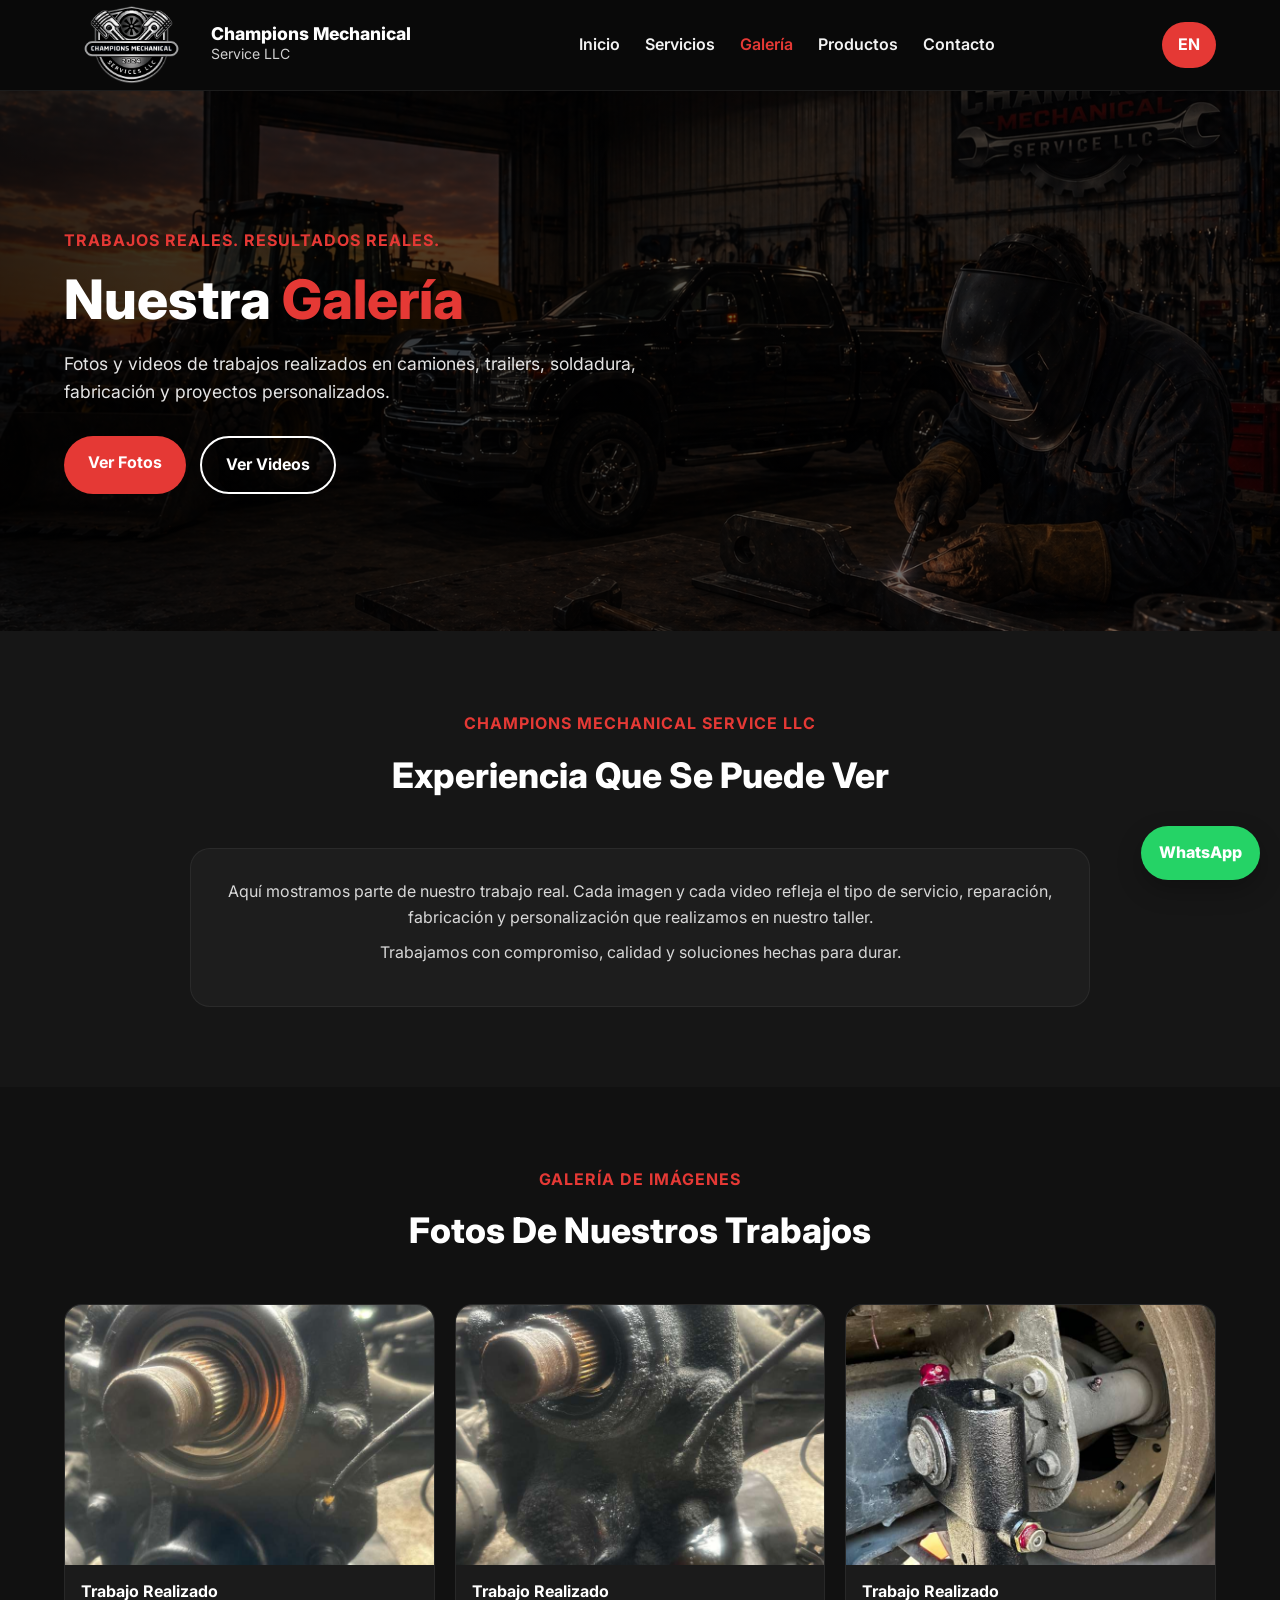
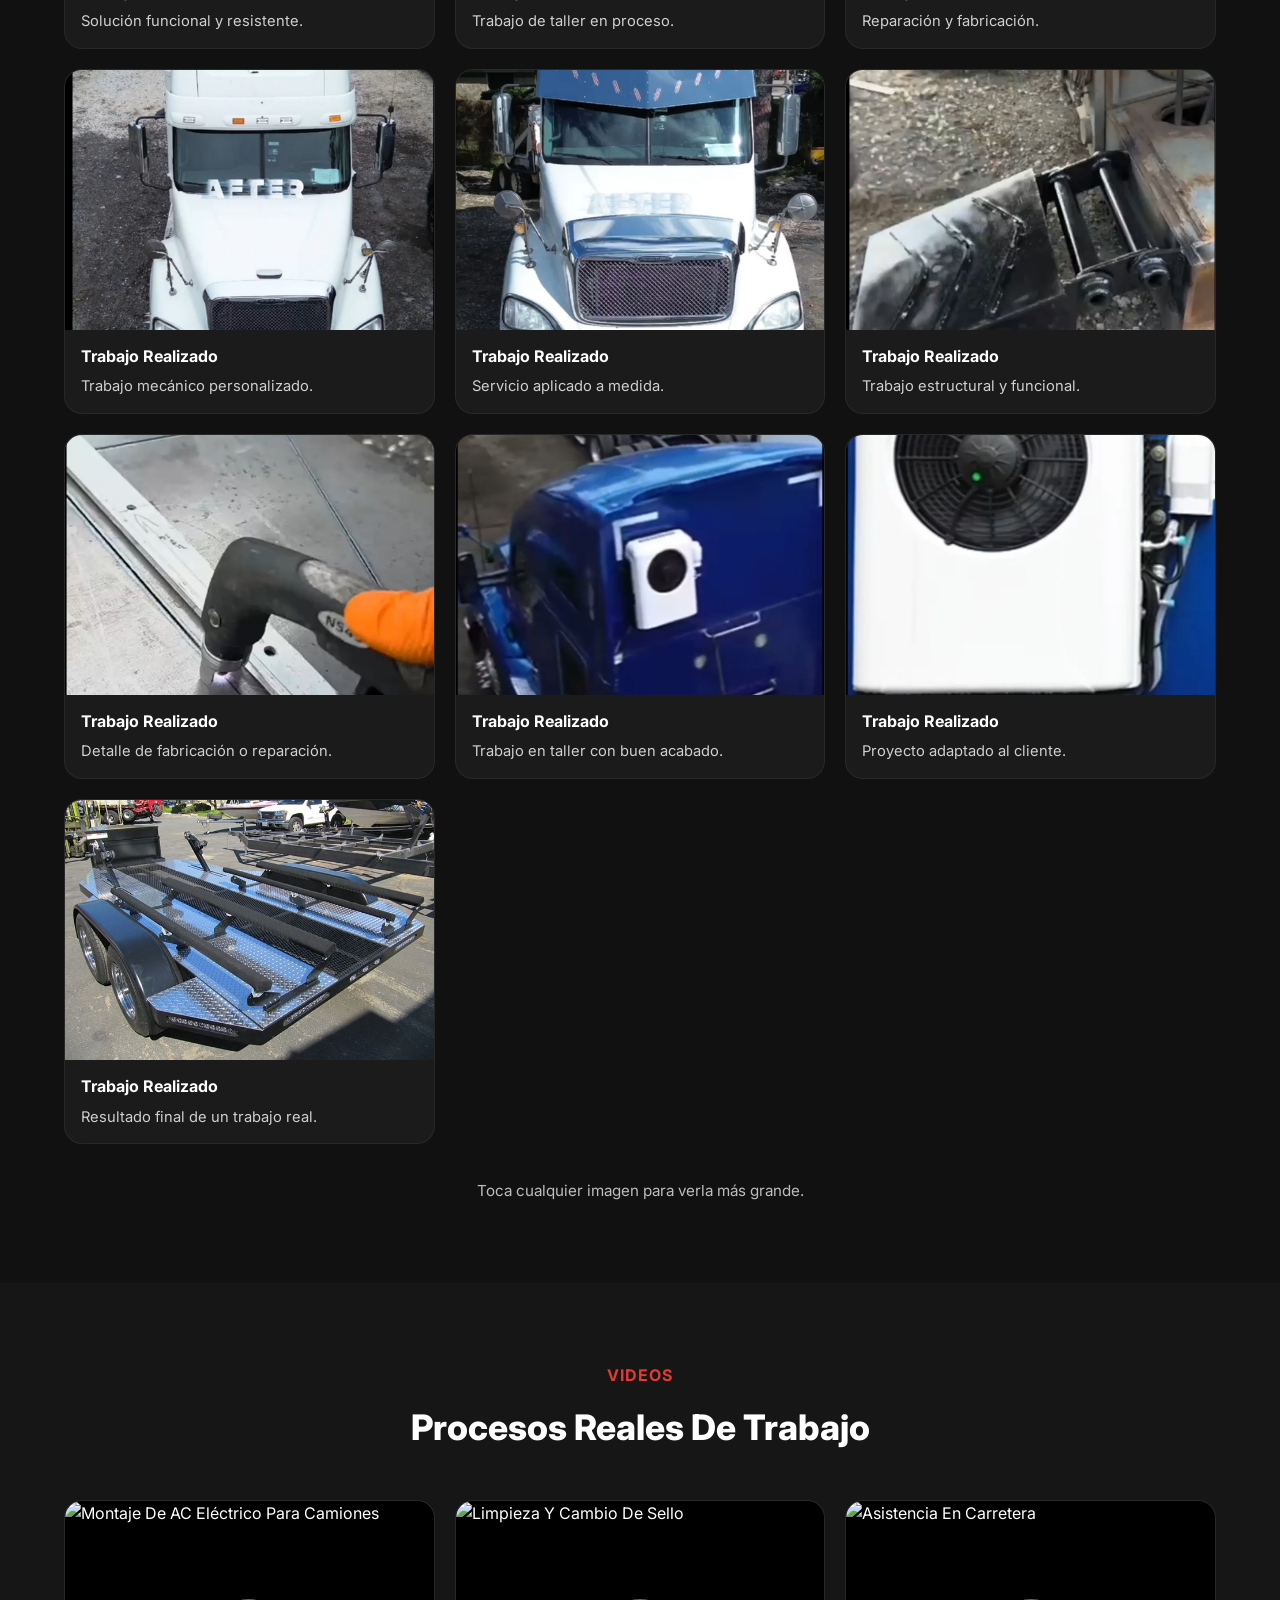
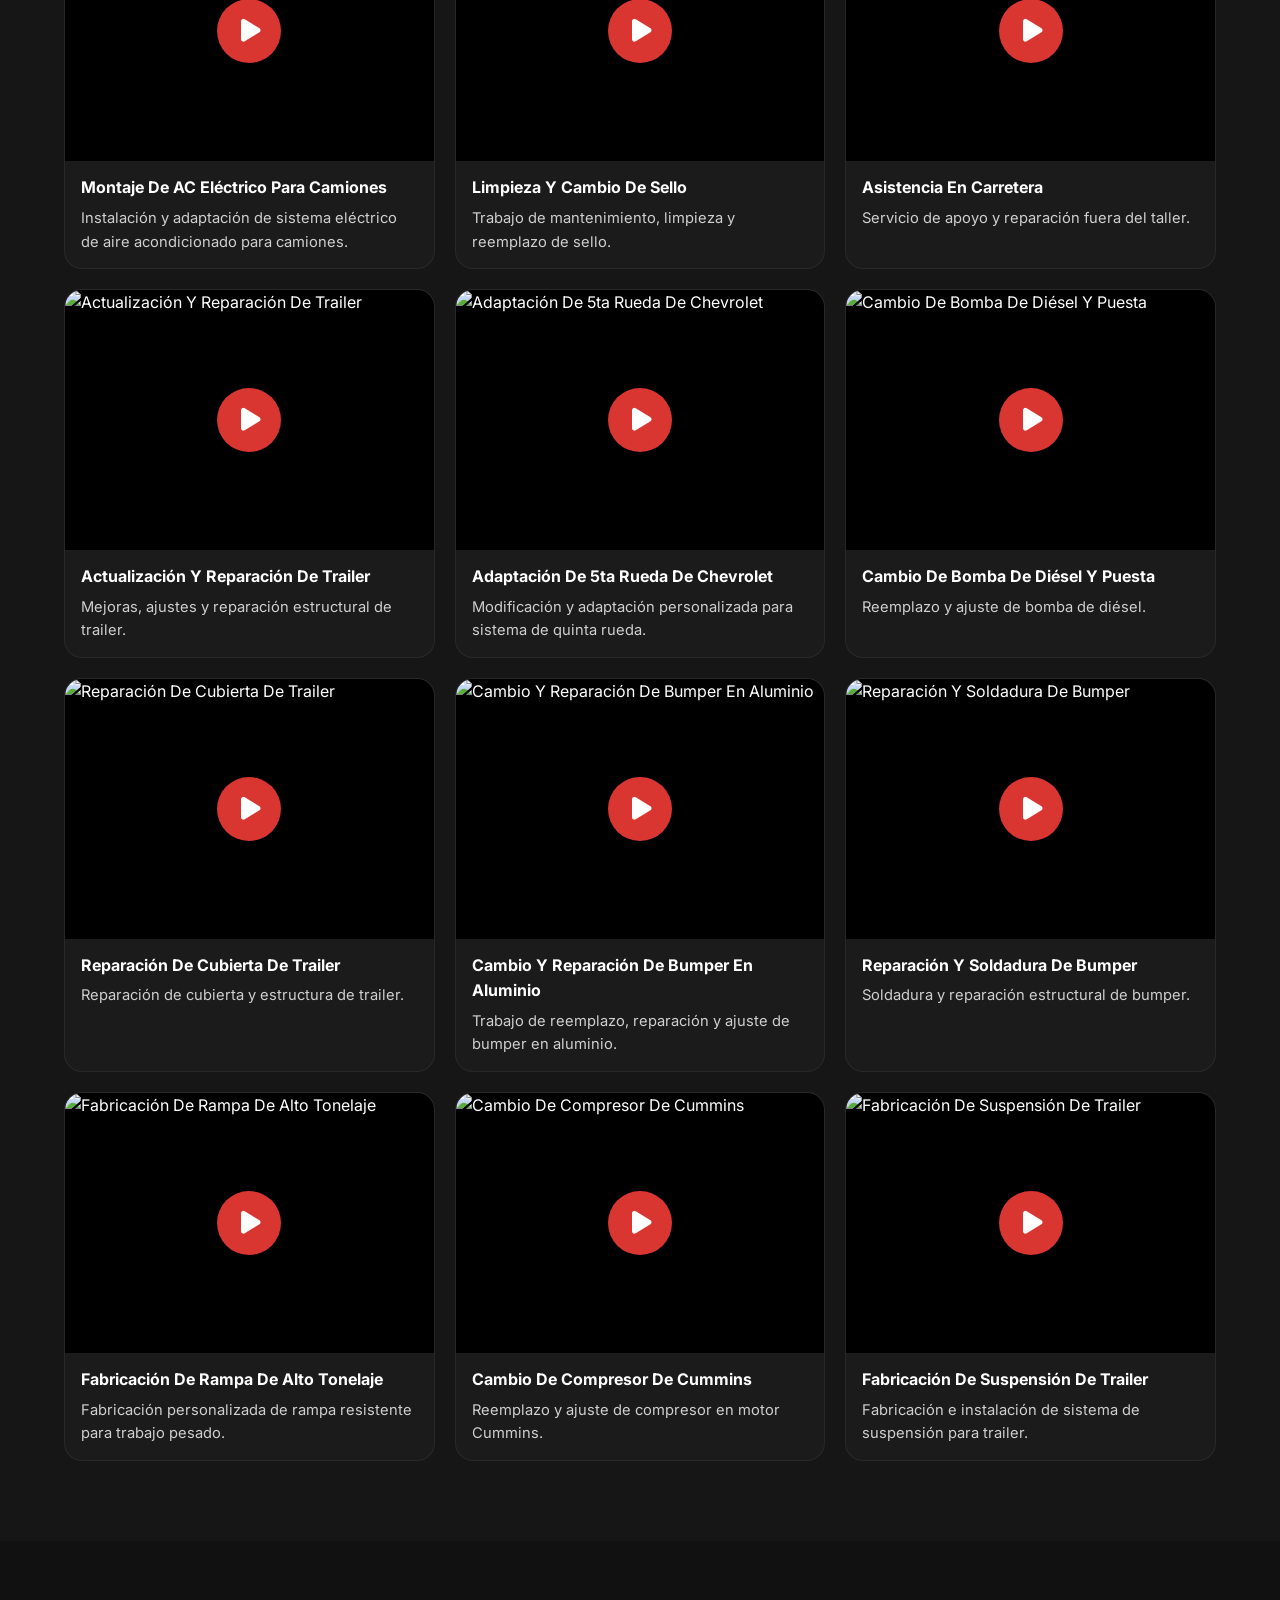
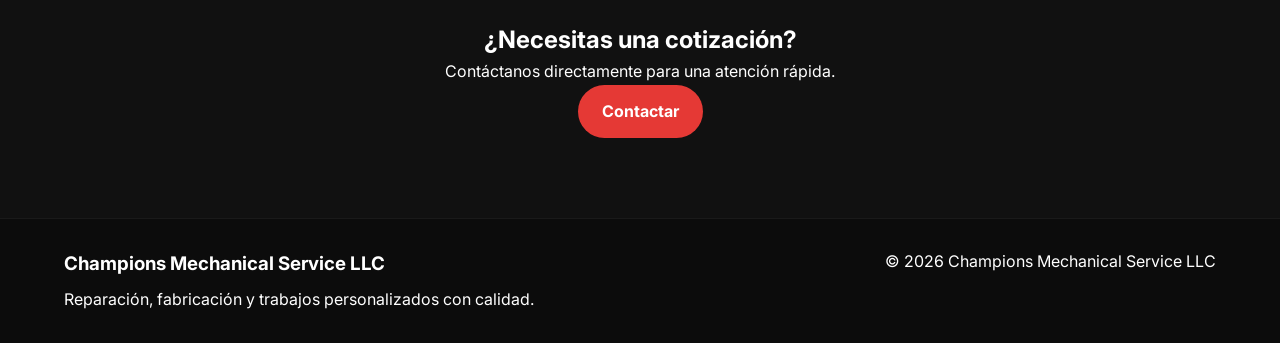
==== commit ce4abc4f: "Add files via upload" ====
--- a/gallery-es.html
+++ b/gallery-es.html
@@ -185,7 +185,8 @@
       <a href="index-es.html">Inicio</a>
       <a href="services-es.html">Servicios</a>
       <a href="gallery-es.html" class="active">Galería</a>
-      <a href="index-es.html#contacto">Contacto</a>
+      <a href="products-es.html">Productos</a>
+      <a href="index-es.html#contacto">Contacto</a>      
     </nav>
 
     <div class="header-actions">
@@ -241,22 +242,6 @@
 
       <div class="media-grid">
         <div class="media-card">
-          <img src="images/1.jpg" alt="Trabajo 1" onclick="openLightbox(this.src)">
-          <div class="media-caption">
-            <h3>Trabajo Realizado</h3>
-            <p>Proyecto mecánico y estructural.</p>
-          </div>
-        </div>
-
-        <div class="media-card">
-          <img src="images/2.jpg" alt="Trabajo 2" onclick="openLightbox(this.src)">
-          <div class="media-caption">
-            <h3>Trabajo Realizado</h3>
-            <p>Reparación y ajuste profesional.</p>
-          </div>
-        </div>
-
-        <div class="media-card">
           <img src="images/3.jpg" alt="Trabajo 3" onclick="openLightbox(this.src)">
           <div class="media-caption">
             <h3>Trabajo Realizado</h3>
@@ -277,14 +262,6 @@
           <div class="media-caption">
             <h3>Trabajo Realizado</h3>
             <p>Reparación y fabricación.</p>
-          </div>
-        </div>
-
-        <div class="media-card">
-          <img src="images/6.jpg" alt="Trabajo 6" onclick="openLightbox(this.src)">
-          <div class="media-caption">
-            <h3>Trabajo Realizado</h3>
-            <p>Resultado sólido y profesional.</p>
           </div>
         </div>
 
--- a/style.css
+++ b/style.css
@@ -909,3 +909,143 @@
     height: 420px;
   }
 }
+/* PULSE ANIMATION */
+.pulse {
+  display: inline-block;
+  animation: pulseEffect 1.8s infinite;
+}
+
+@keyframes pulseEffect {
+  0% {
+    transform: scale(1);
+    opacity: 1;
+  }
+  50% {
+    transform: scale(1.08);
+    opacity: 0.85;
+  }
+  100% {
+    transform: scale(1);
+    opacity: 1;
+  }
+}
+/* PREMIUM PULSE + GLOW */
+.pulse-pro {
+  display: inline-block;
+  color: #e53935;
+  font-weight: 800;
+  animation: pulseGlow 2s infinite;
+}
+
+@keyframes pulseGlow {
+  0% {
+    transform: scale(1);
+    text-shadow: 0 0 5px rgba(229, 57, 53, 0.4);
+  }
+  50% {
+    transform: scale(1.08);
+    text-shadow: 0 0 15px rgba(229, 57, 53, 0.9);
+  }
+  100% {
+    transform: scale(1);
+    text-shadow: 0 0 5px rgba(229, 57, 53, 0.4);
+  }
+}
+/* PRODUCTS PAGE */
+.products-hero {
+  min-height: 60vh;
+  background: url('images/products-bg.jpg') center center / cover no-repeat;
+}
+
+.products-section {
+  background: #111111;
+}
+
+.products-grid {
+  display: grid;
+  grid-template-columns: repeat(4, 1fr);
+  gap: 24px;
+}
+
+.product-card {
+  background: #1b1b1b;
+  border-radius: 20px;
+  overflow: hidden;
+  border: 1px solid rgba(255,255,255,0.06);
+  transition: 0.3s ease;
+}
+
+.product-card:hover {
+  transform: translateY(-6px);
+  border-color: rgba(229, 57, 53, 0.35);
+}
+
+.product-card img {
+  width: 100%;
+  height: 230px;
+  object-fit: contain;
+  background: #ffffff;
+  padding: 12px;
+}
+
+.product-info {
+  padding: 18px;
+}
+
+.product-info h3 {
+  margin-bottom: 10px;
+  color: #ffffff;
+  font-size: 1.15rem;
+}
+
+.product-info p {
+  color: #d4d4d4;
+  margin-bottom: 16px;
+  min-height: 54px;
+}
+
+.product-info .btn {
+  width: 100%;
+  text-align: center;
+}
+
+@media (max-width: 1100px) {
+  .products-grid {
+    grid-template-columns: repeat(2, 1fr);
+  }
+}
+
+@media (max-width: 640px) {
+  .products-grid {
+    grid-template-columns: 1fr;
+  }
+
+  .product-card img {
+    height: 240px;
+  }
+}
+.products-hero .hero-overlay {
+  background: rgba(0,0,0,0.35) !important;
+}
+
+/* GALLERY GRID FIX */
+.gallery-section-dark .media-grid,
+.gallery-section-gray .media-grid {
+  display: grid;
+  grid-template-columns: repeat(3, 1fr);
+  gap: 20px;
+}
+
+@media (max-width: 1000px) {
+  .gallery-section-dark .media-grid,
+  .gallery-section-gray .media-grid {
+    grid-template-columns: repeat(2, 1fr);
+  }
+}
+
+@media (max-width: 640px) {
+  .gallery-section-dark .media-grid,
+  .gallery-section-gray .media-grid {
+    grid-template-columns: 1fr;
+  }
+}
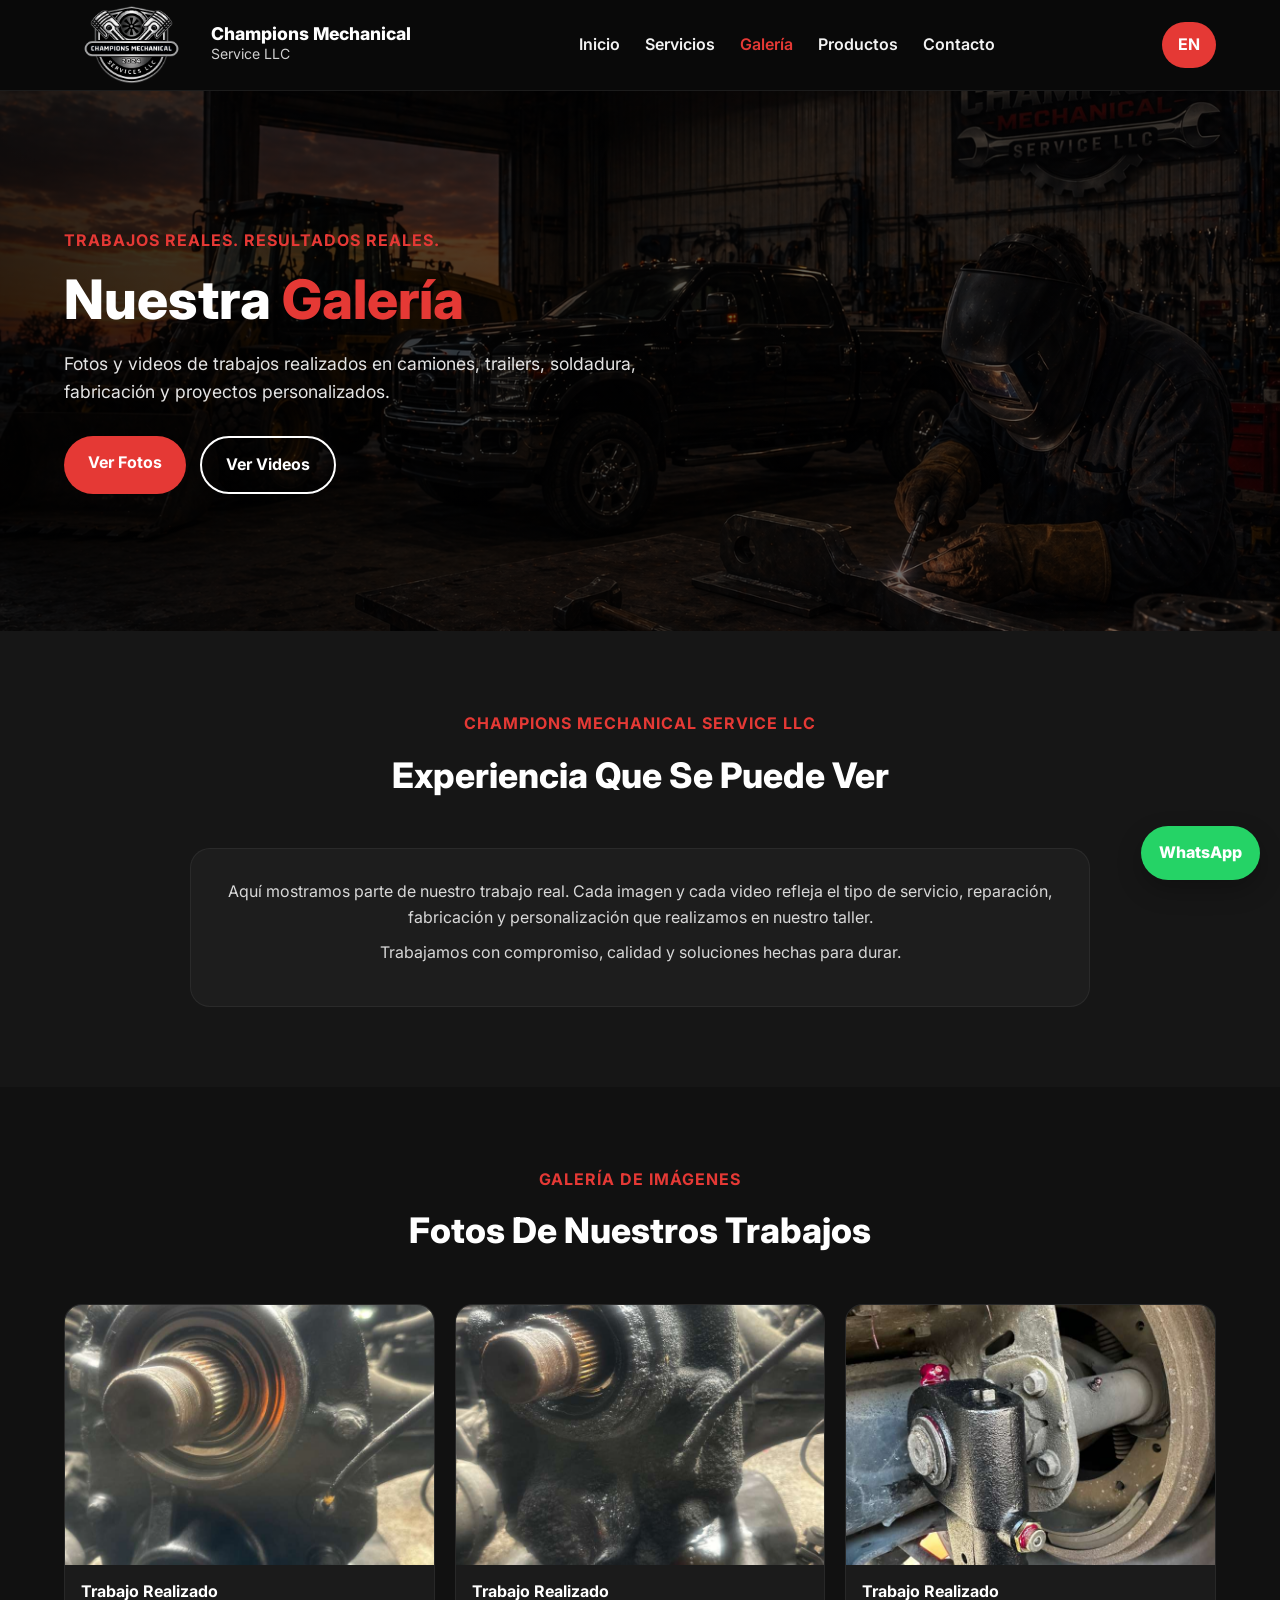
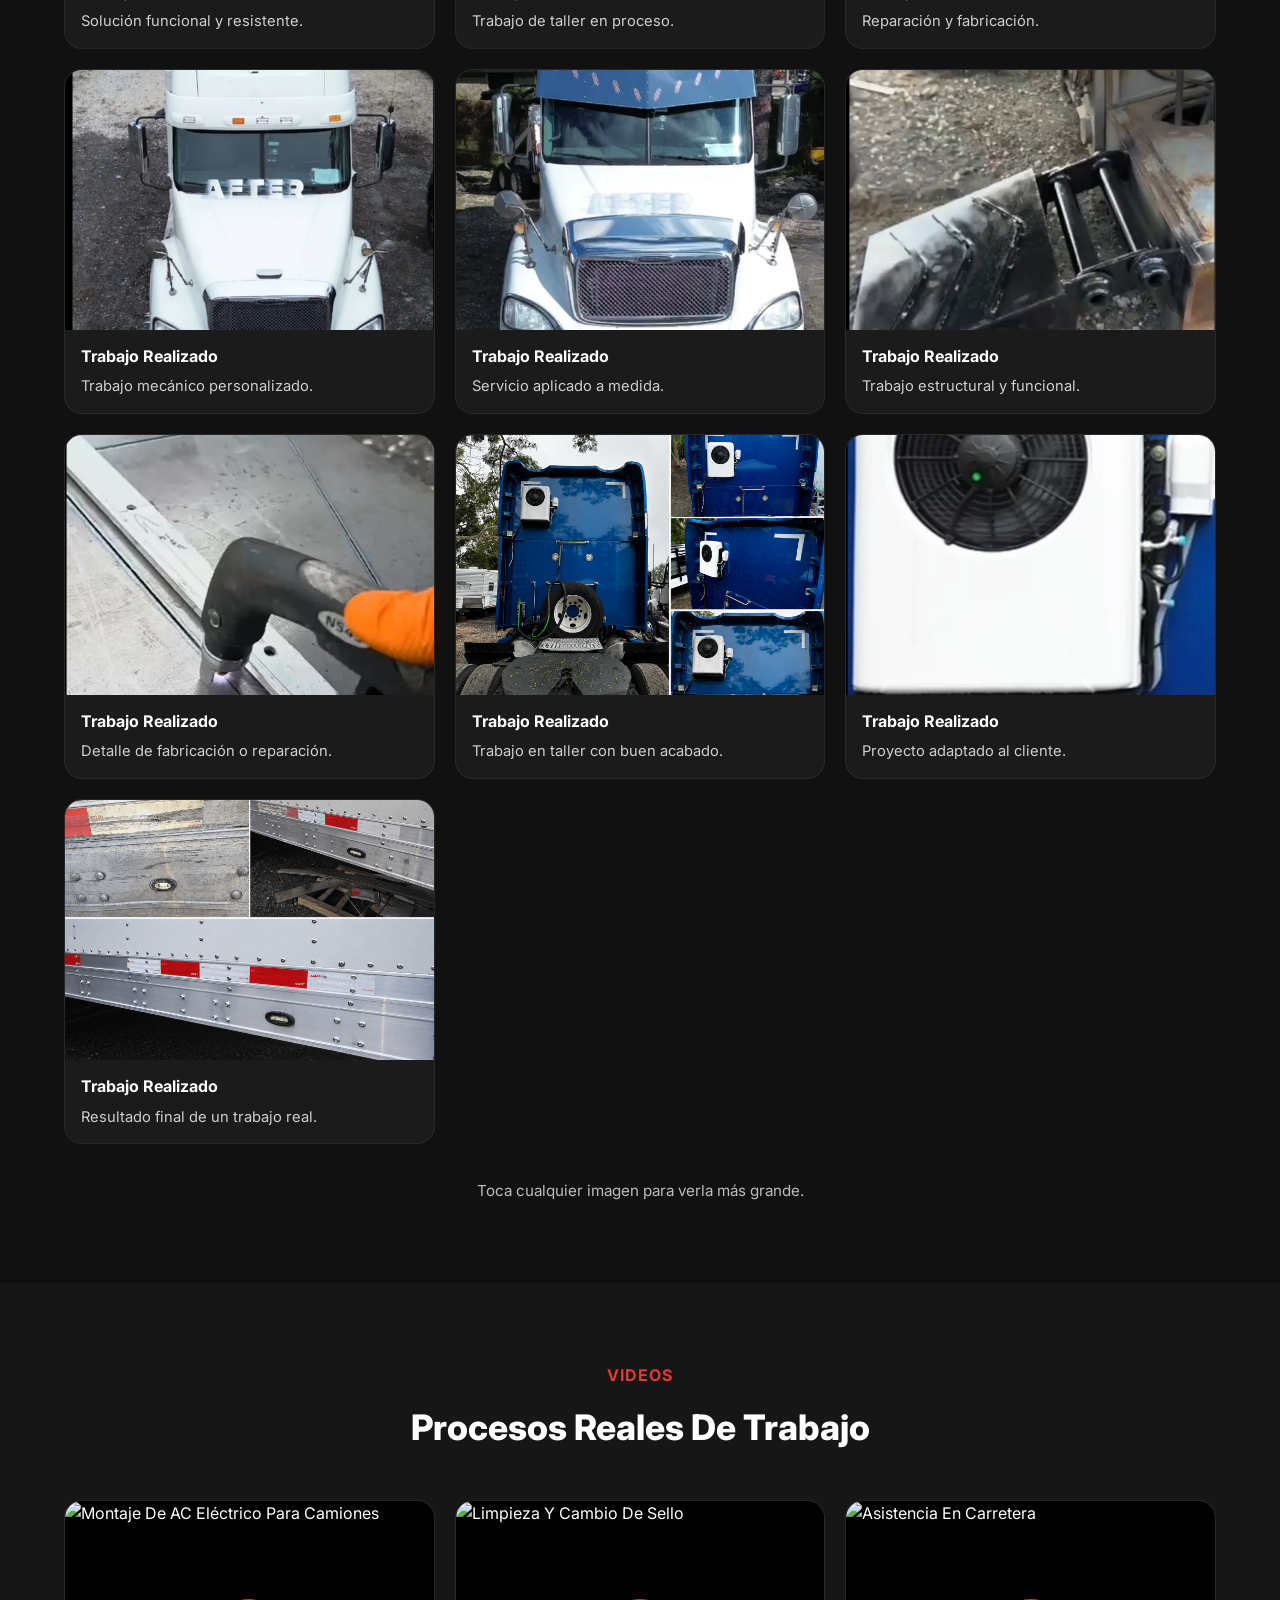
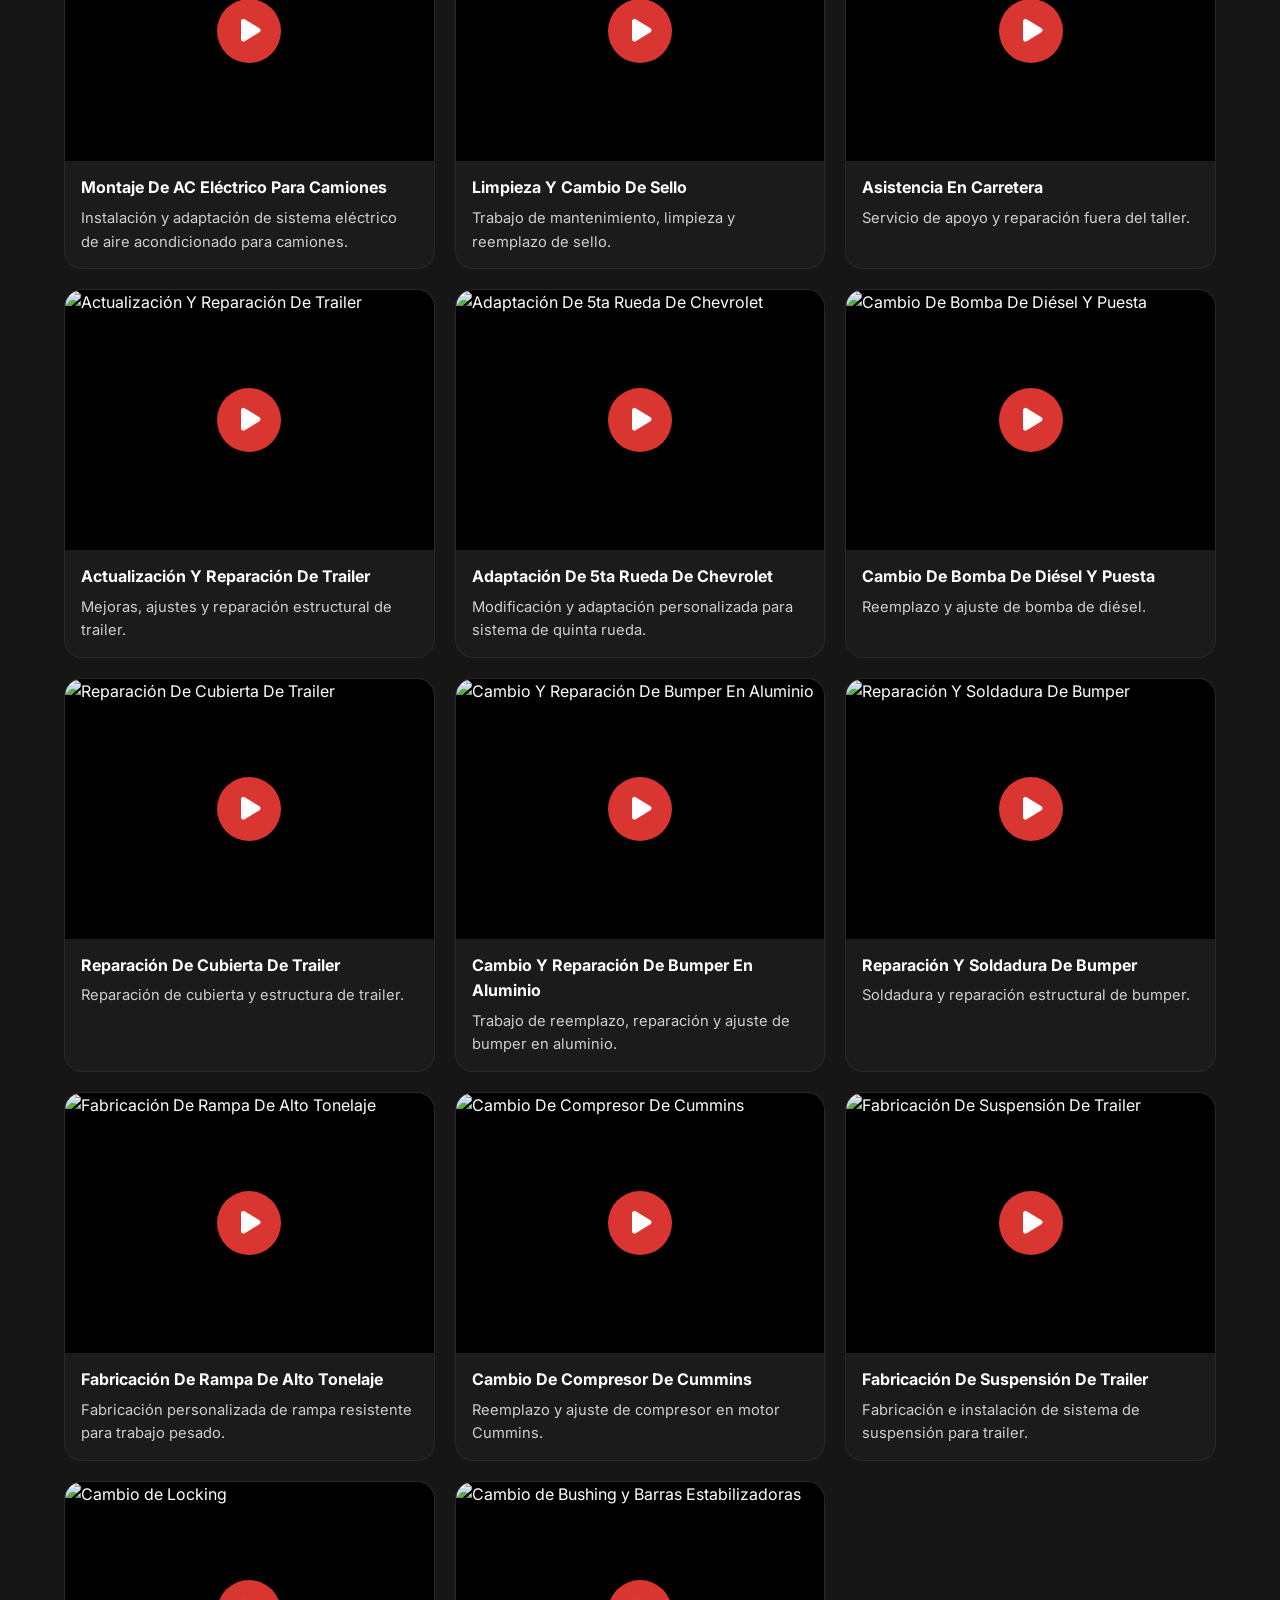
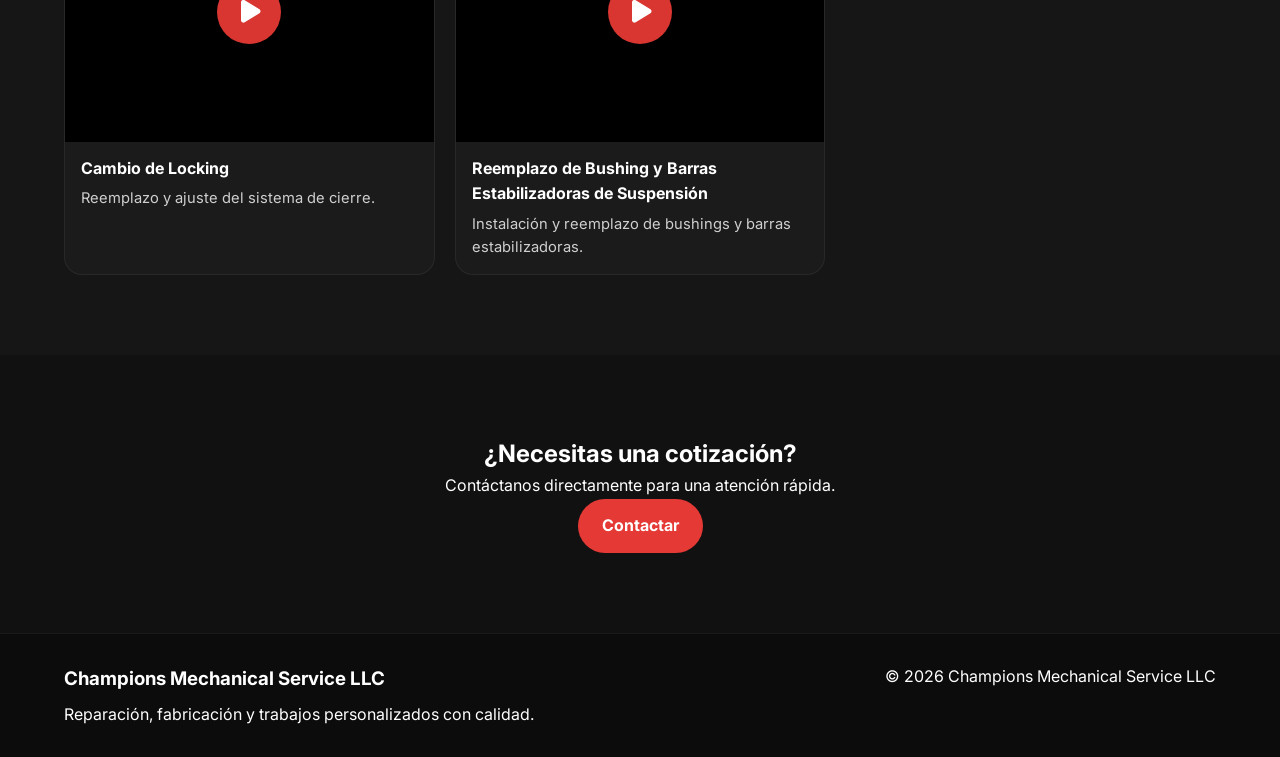
==== commit dbf1ce60: "Add files via upload" ====
--- a/gallery-es.html
+++ b/gallery-es.html
@@ -481,7 +481,30 @@
             <p>Fabricación e instalación de sistema de suspensión para trailer.</p>
           </div>
         </div>
-
+<div class="media-card">
+  <div class="youtube-video" onclick="loadYouTubeVideo(this, 'VBCltsvZfVY')">
+    <img src="https://img.youtube.com/vi/VBCltsvZfVY/hqdefault.jpg" alt="Cambio de Locking" class="youtube-thumb">
+    <div class="youtube-play">
+      <i class="fa-solid fa-play"></i>
+    </div>
+  </div>
+  <div class="media-caption">
+    <h3>Cambio de Locking</h3>
+    <p>Reemplazo y ajuste del sistema de cierre.</p>
+  </div>
+</div>
+<div class="media-card">
+  <div class="youtube-video" onclick="loadYouTubeVideo(this, 'Hf8Z3K_HqTs')">
+    <img src="https://img.youtube.com/vi/Hf8Z3K_HqTs/hqdefault.jpg" alt="Cambio de Bushing y Barras Estabilizadoras" class="youtube-thumb">
+    <div class="youtube-play">
+      <i class="fa-solid fa-play"></i>
+    </div>
+  </div>
+  <div class="media-caption">
+    <h3>Reemplazo de Bushing y Barras Estabilizadoras de Suspensión</h3>
+    <p>Instalación y reemplazo de bushings y barras estabilizadoras.</p>
+  </div>
+</div>
       </div>
     </div>
   </section>
